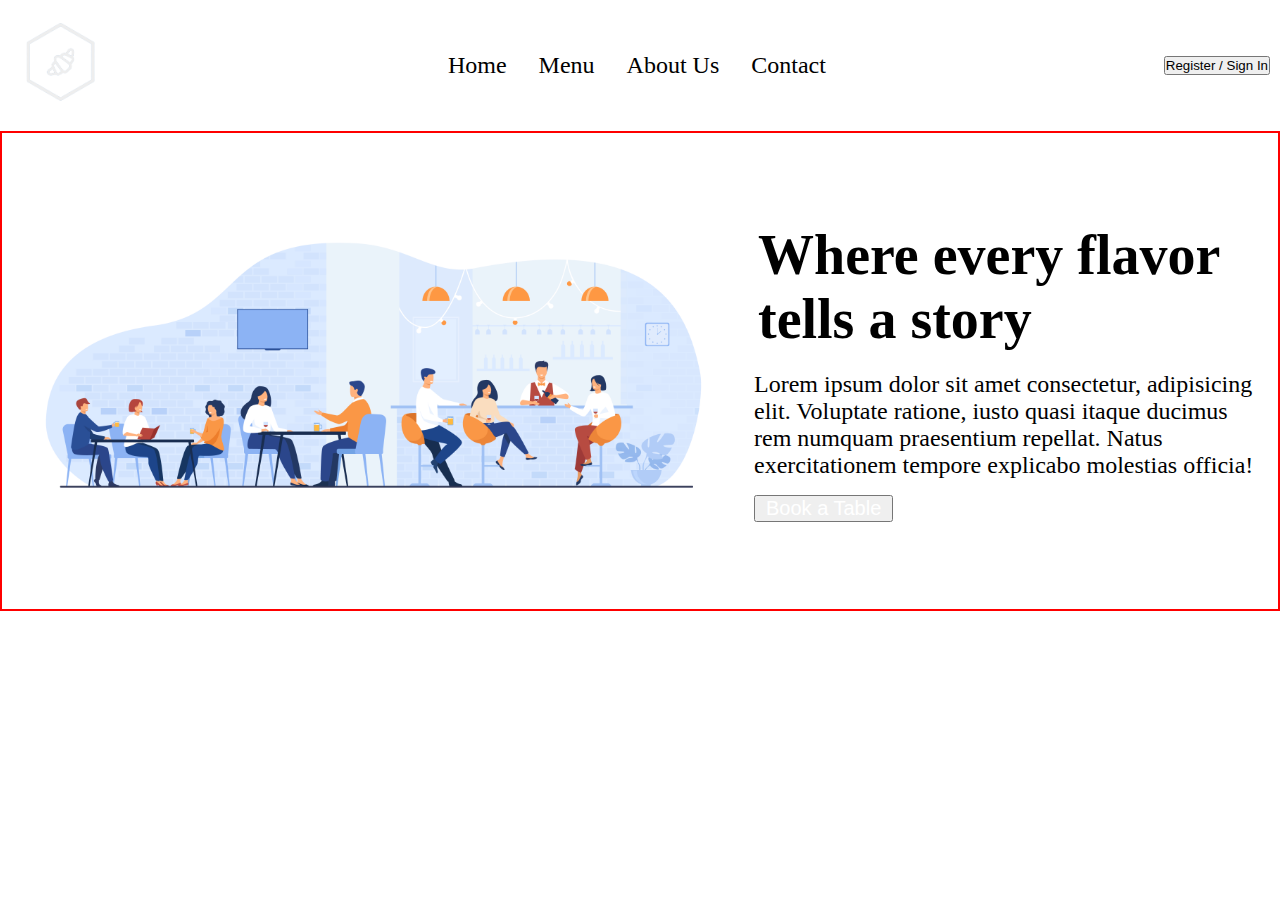
==== index.html @ 4052c683 "sign up done" ====
<!DOCTYPE html>
<html lang="en">

<head>
  <meta charset="UTF-8" />
  <meta http-equiv="X-UA-Compatible" content="IE=edge" />
  <meta name="viewport" content="width=device-width, initial-scale=1.0" />
  <link rel="stylesheet" href="style.css" />
  <title>DOM's Kitchen</title>
</head>

<body>
  <nav>
    <div class="logo"><img src="./images/logo.png" alt="" /></div>
    <div class="menu">
      <span>Home</span>
      <span>Menu</span>
      <span>About Us</span>
      <span>Contact</span>
    </div>
    <div class="btn"><button>Register / Sign In</button></div>
  </nav>
  <main>
    <section class="home">
      <div class="img">
        <img src="./images/8505.jpg" alt="" srcset="" />
      </div>
      <div class="content">
        <h2>Where every flavor tells a story</h2>
        <p>
          Lorem ipsum dolor sit amet consectetur, adipisicing elit. Voluptate
          ratione, iusto quasi itaque ducimus rem numquam praesentium
          repellat. Natus exercitationem tempore explicabo molestias officia!
        </p>
        <button><a href=""> Book a Table </a></button>
      </div>
    </section>
  </main>
</body>

</html>
---- style.css ----
* {
  margin: 0;
  padding: 0;
  box-sizing: border-box;
}

.logo img {
  width: 100px;
}

nav {
  display: flex;
  justify-content: space-between;
  align-items: center;
  /* background: black;
  color: white; */
  padding: 10px;
  cursor: pointer;
  position: sticky;
}

.menu {
  display: flex;
  align-items: center;
  gap: 2rem;
  font-size: 1.5rem;
}

.home {
  border: 2px solid red;
  display: flex;
  align-items: center;
  justify-content: center;
  gap: 2rem;
  padding: 1rem;
}

.img img {
  width: 55vw;
}

.content {
  display: flex;
  flex-direction: column;
  justify-content: center;
  align-items: start;
  gap: 1rem;
}

.content h2 {
  padding: 4px;
  font-size: 3.5rem;
}

.content p {
  font-size: 1.5rem;
}

.content button a {
  text-decoration: none;
  color: white;
  font-size: 1.25rem;
  font-family: "Montserrat", sans-serif;
  background: var(--sky-blue);
  padding: 10px;
  border-radius: 15px;
  width: fit-content;
}
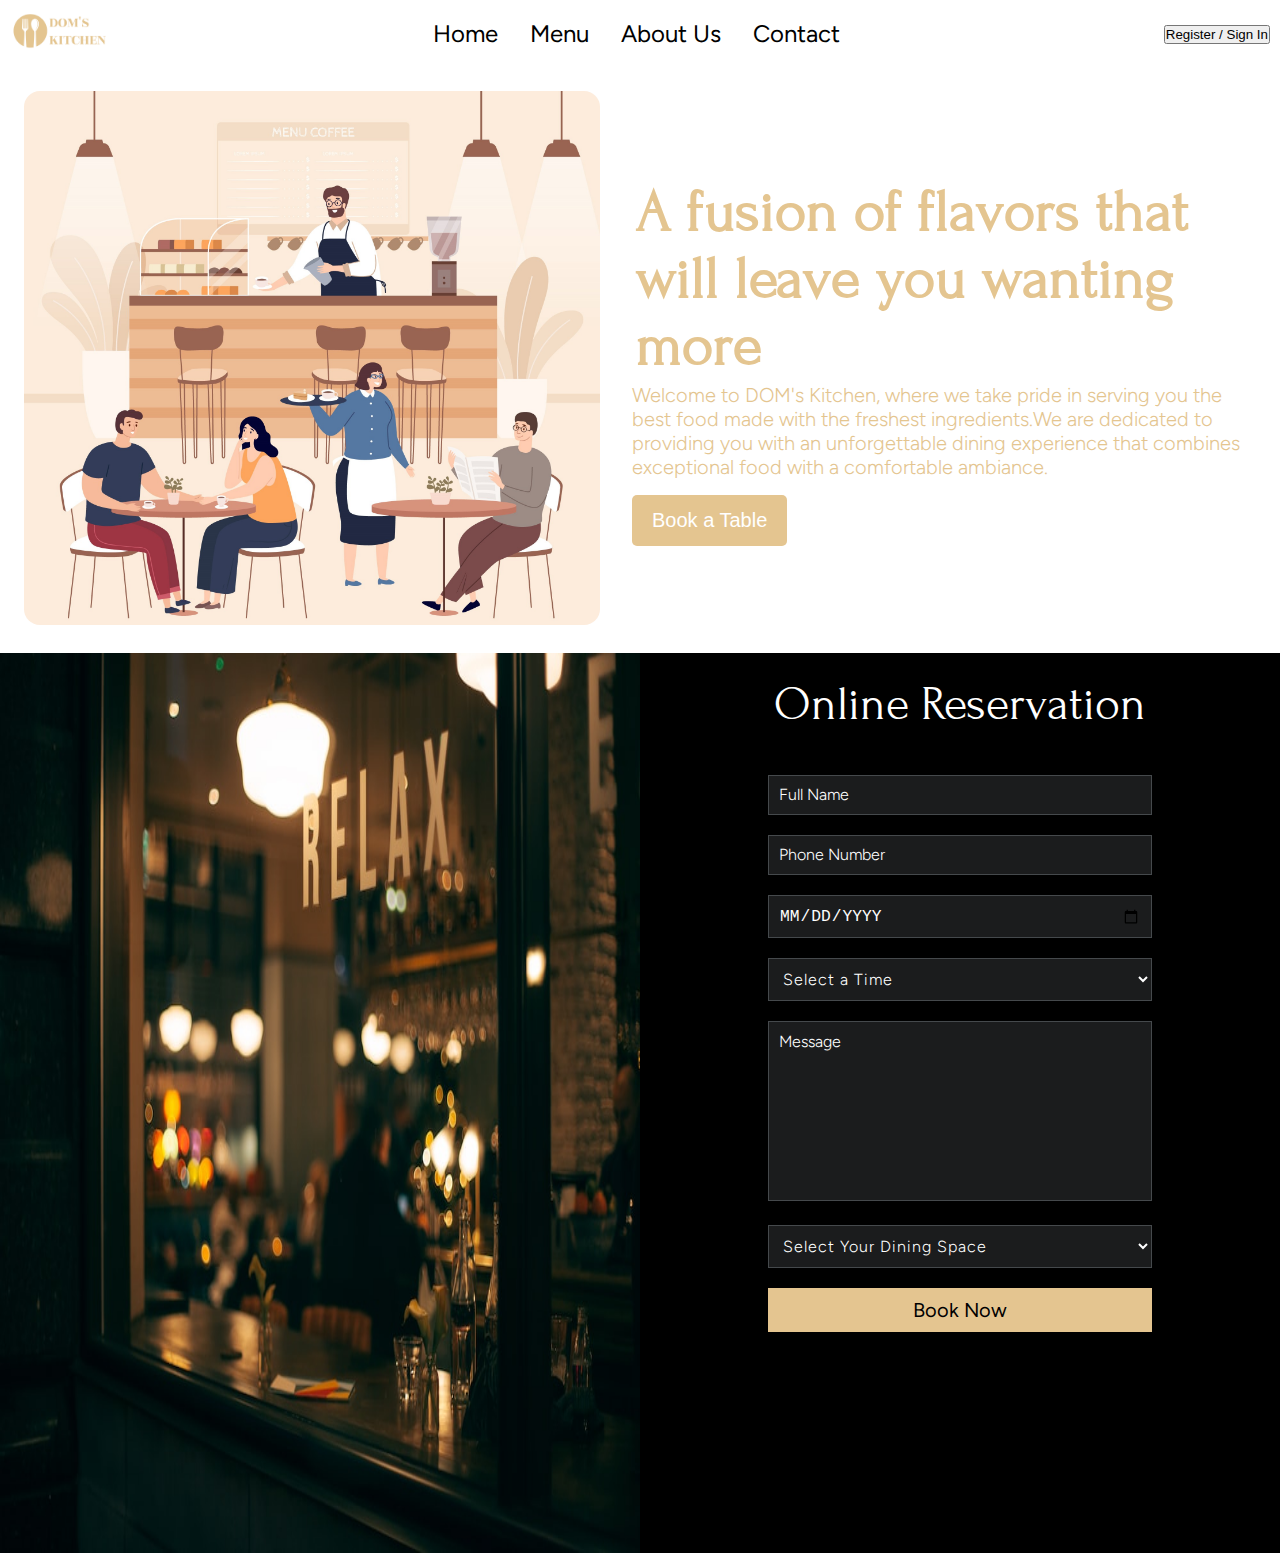
==== commit 1defe152: "Homepage done" ====
--- a/index.html
+++ b/index.html
@@ -1,41 +1,127 @@
 <!DOCTYPE html>
 <html lang="en">
+  <head>
+    <meta charset="UTF-8" />
+    <meta http-equiv="X-UA-Compatible" content="IE=edge" />
+    <meta name="viewport" content="width=device-width, initial-scale=1.0" />
+    <link rel="stylesheet" href="style.css" />
+    <title>DOM's Kitchen</title>
+  </head>
 
-<head>
-  <meta charset="UTF-8" />
-  <meta http-equiv="X-UA-Compatible" content="IE=edge" />
-  <meta name="viewport" content="width=device-width, initial-scale=1.0" />
-  <link rel="stylesheet" href="style.css" />
-  <title>DOM's Kitchen</title>
-</head>
+  <body>
+    <nav>
+      <div class="logo"><img src="./images/newlogo.png" alt="" /></div>
+      <div class="menu">
+        <span>Home</span>
+        <span>Menu</span>
+        <span>About Us</span>
+        <span>Contact</span>
+      </div>
+      <div class="btn"><button>Register / Sign In</button></div>
+    </nav>
+    <main>
+      <section class="home" id="home">
+        <div class="img">
+          <img src="./images/2659587.jpg" alt="" srcset="" />
+        </div>
+        <div class="content">
+          <div>
+            <h2>A fusion of flavors that will leave you wanting more</h2>
+            <p>
+              Welcome to DOM's Kitchen, where we take pride in serving you the
+              best food made with the freshest ingredients.We are dedicated to
+              providing you with an unforgettable dining experience that
+              combines exceptional food with a comfortable ambiance.
+            </p>
+          </div>
+          <button><a href=""> Book a Table </a></button>
+        </div>
+      </section>
 
-<body>
-  <nav>
-    <div class="logo"><img src="./images/logo.png" alt="" /></div>
-    <div class="menu">
-      <span>Home</span>
-      <span>Menu</span>
-      <span>About Us</span>
-      <span>Contact</span>
-    </div>
-    <div class="btn"><button>Register / Sign In</button></div>
-  </nav>
-  <main>
-    <section class="home">
-      <div class="img">
-        <img src="./images/8505.jpg" alt="" srcset="" />
-      </div>
-      <div class="content">
-        <h2>Where every flavor tells a story</h2>
-        <p>
-          Lorem ipsum dolor sit amet consectetur, adipisicing elit. Voluptate
-          ratione, iusto quasi itaque ducimus rem numquam praesentium
-          repellat. Natus exercitationem tempore explicabo molestias officia!
-        </p>
-        <button><a href=""> Book a Table </a></button>
-      </div>
-    </section>
-  </main>
-</body>
+      <section class="booking" id="booking">
+        <div class="bookingImg"><img src="images/restaurant.jpg" alt="" /></div>
+        <div class="bookingForm">
+          <form action="" class="bookingForm">
+            <div class="title">Online Reservation</div>
 
-</html>+            <div class="name input">
+              <input
+                type="text"
+                name="bookingname"
+                id="bookingname"
+                placeholder="Full Name"
+                required
+              />
+            </div>
+
+            <div class="phone input">
+              <input
+                type="number"
+                name="bookingphone"
+                id="bookingphone"
+                placeholder="Phone Number"
+                required
+              />
+            </div>
+
+            <div class="date input">
+              <input
+                type="date"
+                name="bookingdate"
+                id="bookingdate"
+                placeholder="Date"
+                required
+              />
+            </div>
+
+            <div class="time input">
+              <select name="bookingtime" id="bookingtime" required>
+                <option value="none" selected disabled hidden>
+                  Select a Time
+                </option>
+                <option value="08">08 : 00 AM</option>
+                <option value="09">09 : 00 AM</option>
+                <option value="10">10 : 00 AM</option>
+                <option value="11">11 : 00 AM</option>
+                <option value="12">12 : 00 PM</option>
+                <option value="13">01 : 00 PM</option>
+                <option value="14">02 : 00 PM</option>
+                <option value="15">03 : 00 PM</option>
+                <option value="16">04 : 00 PM</option>
+                <option value="17">05 : 00 PM</option>
+                <option value="18">06 : 00 PM</option>
+                <option value="19">07 : 00 PM</option>
+                <option value="20">08 : 00 PM</option>
+                <option value="21">09 : 00 PM</option>
+                <option value="22">10 : 00 PM</option>
+              </select>
+            </div>
+
+            <div class="message input">
+              <textarea
+                name="bookingmessage"
+                id="bookingmessage"
+                placeholder="Message"
+              ></textarea>
+            </div>
+
+            <div class="people input">
+              <select name="bookingtime" id="bookingtime" required>
+                <option value="none" selected disabled hidden>
+                  Select Your Dining Space
+                </option>
+                <option value="2">2 People</option>
+                <option value="4">4 People</option>
+                <option value="6">6 People</option>
+                <option value="8">8 People</option>
+                <option value="10">10 People</option>
+              </select>
+            </div>
+
+            <div class="bookbtn"><button type="submit">Book Now</button></div>
+          </form>
+        </div>
+      </section>
+    </main>
+  </body>
+</html>
--- a/style.css
+++ b/style.css
@@ -1,9 +1,22 @@
+@import url("https://fonts.googleapis.com/css2?family=Figtree:wght@300;400;600&family=Forum&family=Lato:wght@300;400&family=Montserrat:wght@200;300;400&display=swap");
+
+:root {
+  --darkGrey: #45494c;
+  --red: #c21010;
+  --light-yellow: #e4c590;
+  --light-orange: #eeb77f;
+}
+
 * {
   margin: 0;
   padding: 0;
   box-sizing: border-box;
 }
 
+body {
+  font-family: "Figtree", sans-serif;
+}
+
 .logo img {
   width: 100px;
 }
@@ -27,16 +40,16 @@
 }
 
 .home {
-  border: 2px solid red;
   display: flex;
   align-items: center;
   justify-content: center;
   gap: 2rem;
-  padding: 1rem;
+  padding: 1.5em;
 }
 
 .img img {
-  width: 55vw;
+  width: 45vw;
+  border-radius: 1em;
 }
 
 .content {
@@ -45,24 +58,160 @@
   justify-content: center;
   align-items: start;
   gap: 1rem;
+  color: var(--light-yellow);
 }
 
 .content h2 {
   padding: 4px;
-  font-size: 3.5rem;
+  font-size: 3.75rem;
+  font-weight: 600;
+  /* color: black; */
+  font-family: "Forum", cursive;
 }
 
 .content p {
-  font-size: 1.5rem;
+  font-size: 1.25rem;
+  font-weight: 300;
+}
+
+.content button {
+  border: none;
+  font-size: 1.25em;
+  padding: 0.7em 1em;
+  border-radius: 5px;
+  background-color: var(--light-yellow);
+}
+
+.content button:hover {
+  transition: 0.3s;
+  transform: scale(1.05);
 }
 
 .content button a {
   text-decoration: none;
   color: white;
-  font-size: 1.25rem;
-  font-family: "Montserrat", sans-serif;
-  background: var(--sky-blue);
-  padding: 10px;
-  border-radius: 15px;
-  width: fit-content;
-}
+}
+
+/* BOOKING SECTION */
+
+.booking {
+  display: flex;
+  justify-content: space-between;
+  overflow: hidden;
+}
+
+.bookingImg {
+  height: 100vh;
+  width: 50vw;
+}
+
+.bookingImg img {
+  height: 100vh;
+  width: 50vw;
+}
+
+.bookingForm {
+  height: 100vh;
+  width: 50vw;
+  display: flex;
+  flex-direction: column;
+  align-items: center;
+  background: black;
+  color: white;
+  gap: 1.25em;
+}
+
+.bookingForm div {
+  /* border: 2px solid red; */
+  padding: 0 2em;
+}
+
+.booking .title {
+  font-size: 3em;
+  font-family: "Forum", cursive;
+  font-weight: 500;
+  padding: 0.5em;
+}
+
+.input input {
+  border: none;
+  outline: none;
+  background-color: #1b1c1d;
+  color: white;
+  border: 1px solid var(--darkGrey);
+  padding: 10px;
+  width: 30vw;
+  font-size: 1em;
+}
+
+input[type="date"] {
+  text-transform: uppercase;
+  font-size: 1.25em;
+  cursor: pointer;
+}
+
+.input input::placeholder {
+  color: white;
+  font-family: "Figtree", sans-serif;
+  font-weight: 100;
+}
+
+.input input:focus {
+  border: 1px solid var(--light-yellow);
+}
+
+textarea {
+  border: none;
+  outline: none;
+  width: 30vw;
+  height: 20vh;
+  background-color: #1b1c1d;
+  color: white;
+  border: 1px solid var(--darkGrey);
+  padding: 10px;
+  font-size: 1em;
+  resize: none;
+}
+
+textarea::placeholder {
+  color: white;
+  font-family: "Figtree", sans-serif;
+  font-weight: 100;
+}
+
+.input select {
+  border: none;
+  outline: none;
+  background-color: #1b1c1d;
+  color: white;
+  border: 1px solid var(--darkGrey);
+  padding: 10px;
+  width: 30vw;
+  font-size: 1em;
+  font-family: "Figtree", sans-serif;
+  font-weight: 100;
+  letter-spacing: 1px;
+  overflow: scroll;
+  cursor: pointer;
+}
+
+.input select option {
+  font-size: 1em;
+  font-family: "Figtree", sans-serif;
+  font-weight: 100;
+  cursor: pointer;
+}
+
+.bookbtn button {
+  border: none;
+  font-size: 1.25em;
+  padding: 0.5em;
+  width: 30vw;
+  cursor: pointer;
+  font-family: "Figtree", sans-serif;
+  background-color: var(--light-yellow);
+}
+
+.people div:nth-child(2) {
+  display: flex;
+}
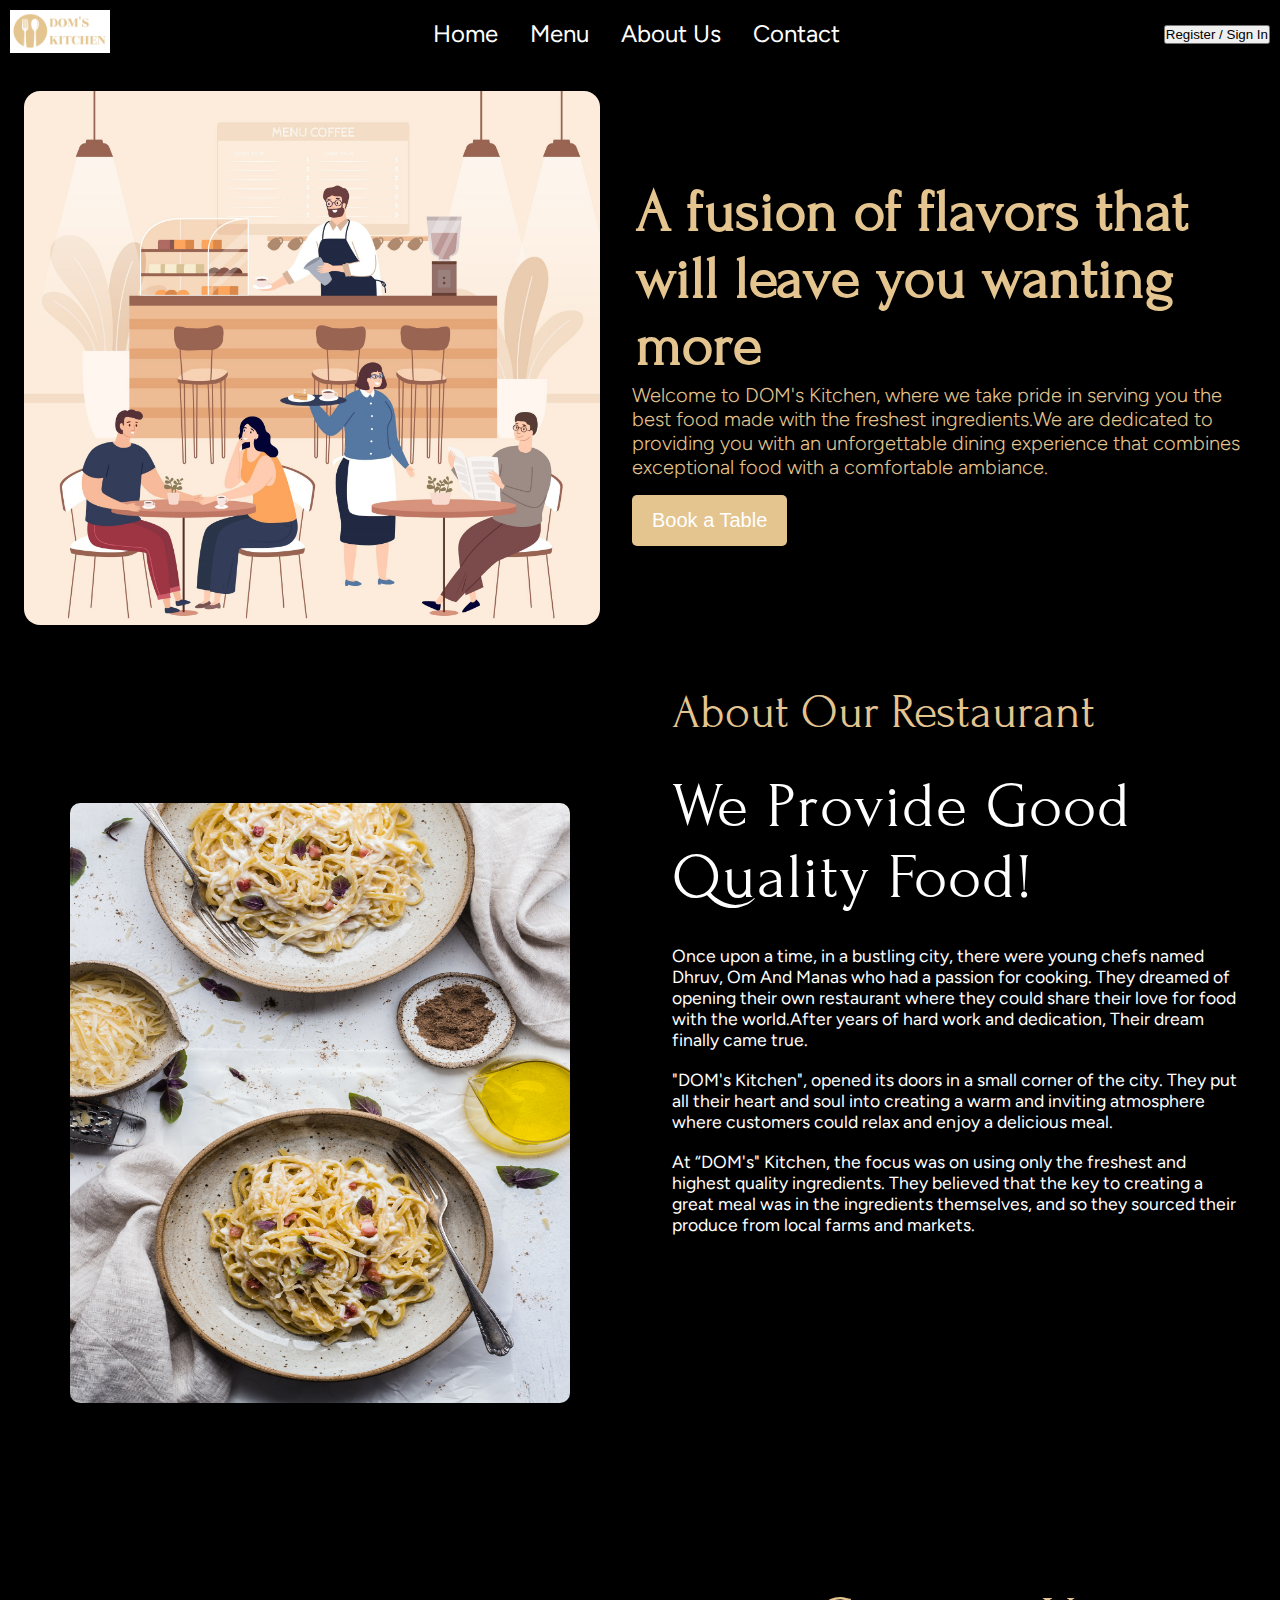
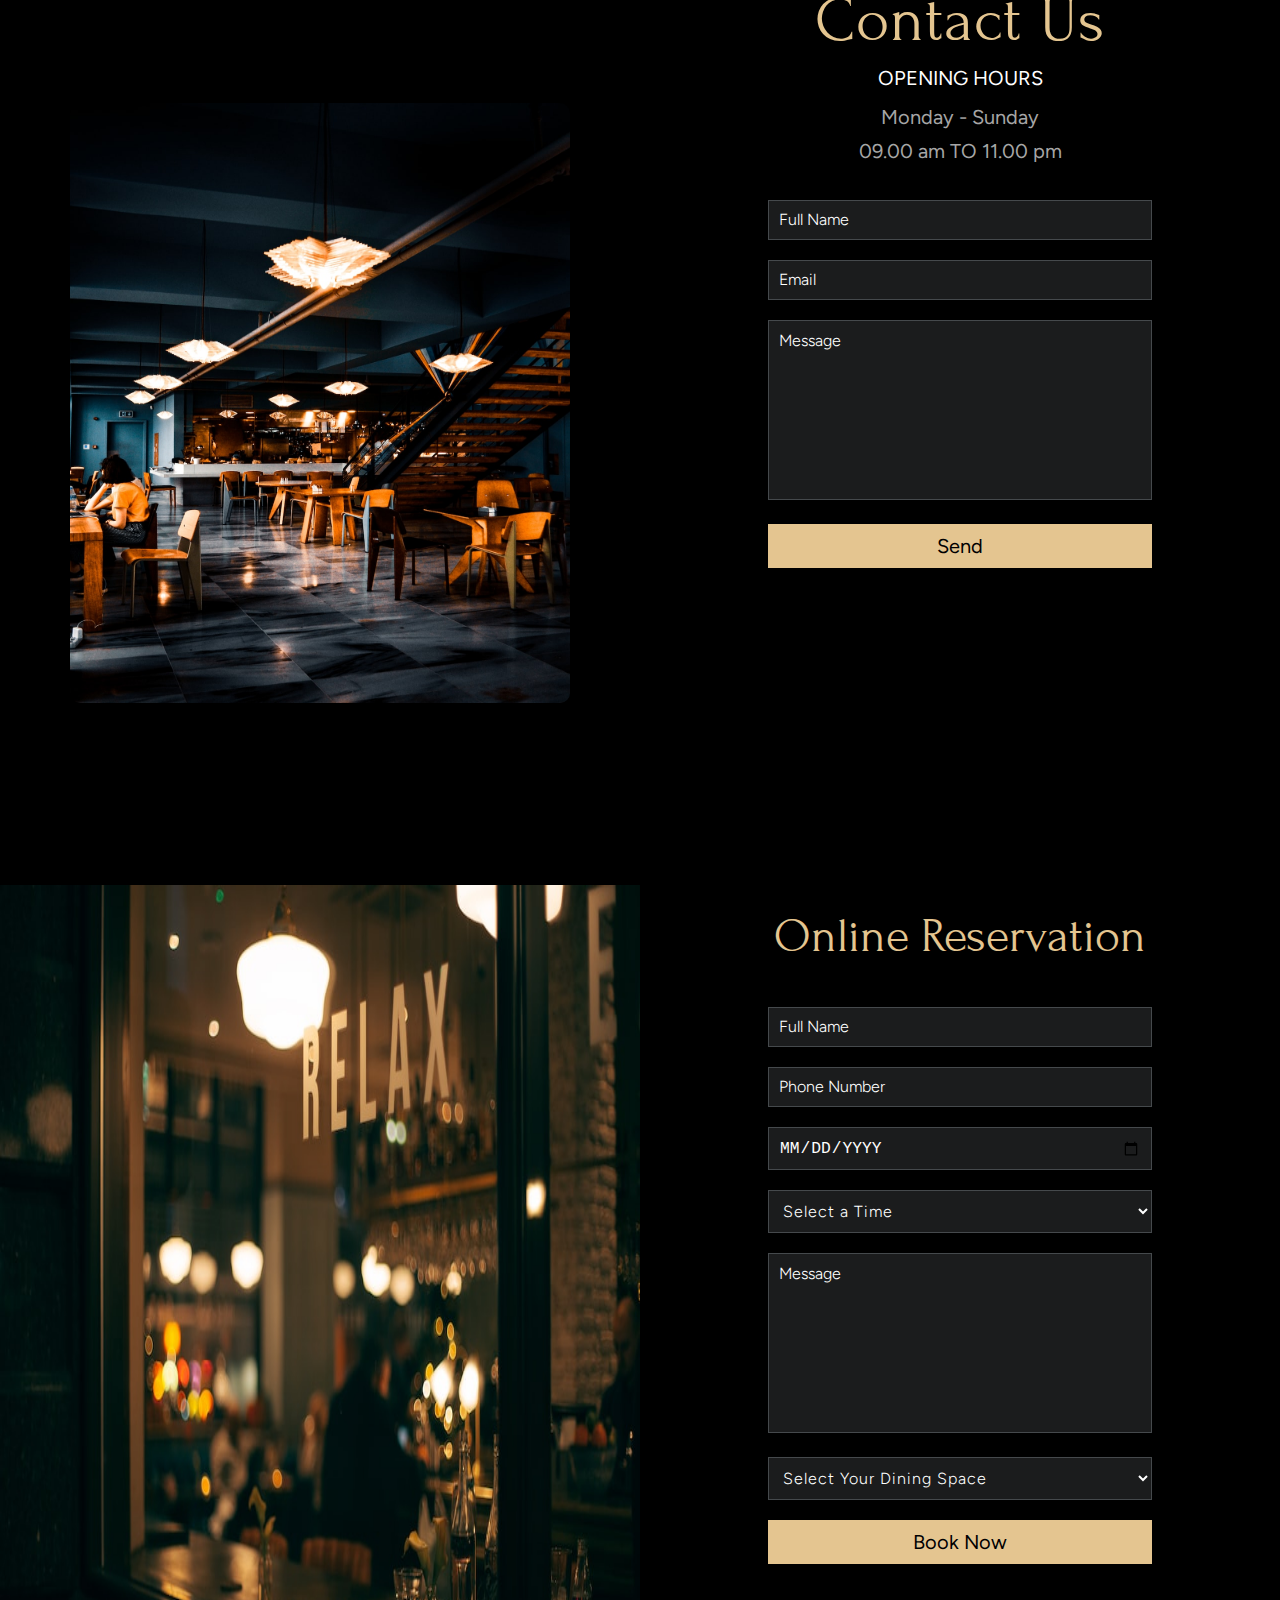
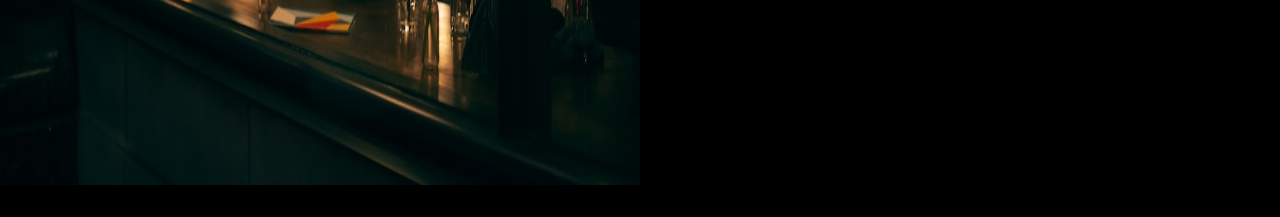
==== commit 24330115: "Homepage done" ====
--- a/index.html
+++ b/index.html
@@ -35,6 +35,79 @@
             </p>
           </div>
           <button><a href=""> Book a Table </a></button>
+        </div>
+      </section>
+
+      <section class="aboutUs" id="aboutUs">
+        <div class="aboutImg"><img src="images/food1.jpg" alt="food" /></div>
+        <div class="about_details">
+          <span> About Our Restaurant</span>
+          <h2>We Provide Good Quality Food!</h2>
+          <div>
+            <p>
+              Once upon a time, in a bustling city, there were young chefs named
+              Dhruv, Om And Manas who had a passion for cooking. They dreamed of
+              opening their own restaurant where they could share their love for
+              food with the world.After years of hard work and dedication, Their
+              dream finally came true.
+            </p>
+            <br />
+            <p>
+              "DOM's Kitchen", opened its doors in a small corner of the city.
+              They put all their heart and soul into creating a warm and
+              inviting atmosphere where customers could relax and enjoy a
+              delicious meal.
+            </p>
+            <br />
+            <p>
+              At “DOM's" Kitchen, the focus was on using only the freshest and
+              highest quality ingredients. They believed that the key to
+              creating a great meal was in the ingredients themselves, and so
+              they sourced their produce from local farms and markets.
+            </p>
+          </div>
+        </div>
+      </section>
+
+      <section class="contactUs" id="contactUs">
+        <div class="contactImg">
+          <img src="images/restaurant2.jpg" alt="food" />
+        </div>
+        <div class="contact_details">
+          <div class="contactContent">
+            <div class="contactTitle">Contact Us</div>
+            <div>
+              <h3>OPENING HOURS</h3>
+              <p>Monday - Sunday</p>
+              <p>09.00 am TO 11.00 pm</p>
+            </div>
+          </div>
+
+          <form class="contactForm">
+            <div class="form-group">
+              <input
+                type="text"
+                name="Full Name"
+                placeholder="Full Name"
+                required
+              />
+            </div>
+
+            <div class="form-group">
+              <input type="text" name="Email" placeholder="Email" required />
+            </div>
+
+            <div class="form-group">
+              <textarea
+                id="Message"
+                name="Message"
+                placeholder="Message"
+                required
+              ></textarea>
+            </div>
+
+            <button type="submit" class="contactBtn">Send</button>
+          </form>
         </div>
       </section>
 
--- a/style.css
+++ b/style.css
@@ -15,6 +15,8 @@
 
 body {
   font-family: "Figtree", sans-serif;
+  background-color: black;
+  overflow-x: hidden !important;
 }
 
 .logo img {
@@ -25,8 +27,8 @@
   display: flex;
   justify-content: space-between;
   align-items: center;
-  /* background: black;
-  color: white; */
+  /* background: black; */
+  color: white;
   padding: 10px;
   cursor: pointer;
   position: sticky;
@@ -45,6 +47,7 @@
   justify-content: center;
   gap: 2rem;
   padding: 1.5em;
+  background: black;
 }
 
 .img img {
@@ -92,12 +95,169 @@
   color: white;
 }
 
-/* BOOKING SECTION */
+/* -------------------------ABOUT US------------------------------------ */
+
+.aboutUs {
+  height: 100vh;
+  width: 100vw;
+  display: flex;
+  /* flex-direction: row-reverse; */
+  align-items: center;
+  justify-content: center;
+  overflow: hidden;
+  background-color: black;
+  padding: 1em 0;
+}
+
+.aboutImg {
+  width: 50vw;
+  height: 100vh;
+  display: flex;
+  align-items: center;
+  justify-content: center;
+}
+
+.aboutUs img {
+  height: 600px;
+  width: 500px;
+  border-radius: 10px;
+}
+
+.about_details {
+  width: 50vw;
+  display: flex;
+  flex-direction: column;
+  padding: 2em;
+  height: 100vh;
+  gap: 2em;
+}
+
+.about_details span {
+  font-family: "Forum", cursive;
+  color: var(--light-yellow);
+  font-size: 3em;
+}
+
+.about_details h2 {
+  font-family: "Forum", cursive;
+  font-weight: 100;
+  font-size: 4em;
+  color: white;
+  letter-spacing: 1px;
+}
+
+.about_details p {
+  color: white;
+  font-size: 1.1em;
+}
+
+/*  ----------------------------------CONTACT US---------------------------------- */
+
+.contactUs {
+  height: 100vh;
+  width: 100vw;
+  display: flex;
+  /* flex-direction: row-reverse; */
+  align-items: center;
+  justify-content: center;
+  overflow: hidden;
+  background-color: black;
+  padding: 1em 0;
+}
+
+.contactImg {
+  width: 50vw;
+  height: 100vh;
+  display: flex;
+  align-items: center;
+  justify-content: center;
+}
+
+.contactUs img {
+  height: 600px;
+  width: 500px;
+  border-radius: 10px;
+}
+
+.contact_details {
+  width: 50vw;
+  display: flex;
+  flex-direction: column;
+  align-items: center;
+  padding: 2em;
+  height: 100vh;
+  gap: 2em;
+  color: white;
+}
+
+.contactTitle {
+  font-family: "Forum", cursive;
+  font-weight: 100;
+  font-size: 4em;
+  color: var(--light-yellow);
+  letter-spacing: 1px;
+}
+
+.contact_details h3 {
+  padding: 0.5em;
+  font-weight: 400;
+  font-size: 1.25em;
+  text-align: center;
+}
+
+.contact_details p {
+  padding: 0.25em 0.5em;
+  font-size: 1.25em;
+  color: #a6a6a6;
+  text-align: center;
+}
+
+.contactForm {
+  display: flex;
+  flex-direction: column;
+  align-items: center;
+  color: white;
+  gap: 1.25em;
+}
+
+.form-group input {
+  border: none;
+  outline: none;
+  background-color: #1b1c1d;
+  color: white;
+  border: 1px solid var(--darkGrey);
+  padding: 10px;
+  width: 30vw;
+  font-size: 1em;
+}
+
+.form-group input::placeholder {
+  color: white;
+  font-family: "Figtree", sans-serif;
+  font-weight: 100;
+}
+
+.form-group input:focus {
+  border: 1px solid var(--light-yellow);
+}
+
+.contactBtn {
+  border: none;
+  font-size: 1.25em;
+  padding: 0.5em;
+  width: 30vw;
+  cursor: pointer;
+  font-family: "Figtree", sans-serif;
+  background-color: var(--light-yellow);
+}
+
+/* -----------------------BOOKING SECTION ------------------------*/
 
 .booking {
   display: flex;
   justify-content: space-between;
-  overflow: hidden;
+  padding: 2em 0;
+  /* overflow: hidden; */
 }
 
 .bookingImg {
@@ -131,6 +291,7 @@
   font-family: "Forum", cursive;
   font-weight: 500;
   padding: 0.5em;
+  color: var(--light-yellow);
 }
 
 .input input {
@@ -200,6 +361,7 @@
   font-family: "Figtree", sans-serif;
   font-weight: 100;
   cursor: pointer;
+  overflow: scroll;
 }
 
 .bookbtn button {
@@ -212,6 +374,183 @@
   background-color: var(--light-yellow);
 }
 
-.people div:nth-child(2) {
-  display: flex;
-}
+/*  ----------------------------------MEDIA QUERIES---------------------------------- */
+
+@media (max-width: 320px) {
+}
+
+@media (max-width: 375px) {
+  .booking .title {
+    font-size: 2em !important;
+    padding: 0.5em 0.5em 0 0.5em;
+  }
+  .content h2 {
+    font-size: 3rem;
+    font-weight: 600;
+  }
+
+  .content p {
+    font-size: 1.15rem;
+  }
+
+  .home {
+    padding: 0.75em;
+  }
+}
+@media (max-width: 425px) {
+  .bookingForm {
+    width: 100vw;
+  }
+
+  .input input {
+    padding: 10px;
+    width: 80vw;
+    font-size: 1em;
+  }
+
+  textarea {
+    width: 80vw;
+    height: 20vh;
+    font-size: 1em;
+  }
+
+  .input select {
+    width: 80vw;
+    font-size: 1em;
+  }
+
+  .booking .title {
+    font-size: 2.5em;
+    padding: 0.5em 0.5em 0 0.5em;
+  }
+  .bookbtn button {
+    font-size: 1em;
+    padding: 0.5em 0.25em;
+    width: 80vw;
+  }
+}
+
+@media (max-width: 768px) {
+  nav {
+    display: none;
+  }
+
+  .bookingImg {
+    display: none;
+  }
+
+  img {
+    display: none;
+  }
+}
+
+/* ------------------------ */
+
+/* -------------------------------------------- */
+
+.container2 {
+  display: flex;
+  align-items: center;
+  justify-content: center;
+  margin: 4rem 18rem;
+  padding: 25px 47px;
+  border-radius: 20px;
+  height: 600px;
+  width: 800px;
+}
+
+.container2 img {
+  height: 100%;
+  width: auto;
+  border-radius: 20px;
+}
+
+.about_details2 {
+  margin: 0px 30px;
+}
+
+.about_details2 span {
+  color: navy;
+  font-size: 20px;
+}
+
+.about_details2 h2 {
+  font-family: "Georgia";
+  font-weight: 100;
+  font-size: 26px;
+  letter-spacing: 1px;
+  margin-bottom: 20px;
+}
+
+.about_details2 h3 {
+  font-size: 20px;
+}
+
+.about_details2 p {
+  font-family: "Georgia";
+  color: gray;
+  font-size: 15px;
+}
+
+.contact span {
+  color: navy;
+  font-size: 20px;
+}
+
+/* form {
+  align-items: center;
+  justify-content: center;
+  width: 300px;
+  margin: 50px auto;
+  background-color: transparent;
+  padding: 0px;
+  margin-right: 30px;
+} */
+
+/* .form-group {
+  margin-bottom: 5px;
+} */
+
+label {
+  display: block;
+  font-size: 16px;
+  margin-bottom: 5px;
+  color: black;
+}
+
+/* input[type="text"],
+input[type="password"],
+textarea {
+  width: 100%;
+  padding: 10px;
+  border: none;
+  border-bottom: 2px solid #ddd;
+  font-size: 18px;
+  color: black;
+  transition: border-bottom-color 0.3s;
+}
+
+input[type="text"]:focus,
+input[type="password"]:focus,
+textarea:focus {
+  outline: none;
+  border-bottom-color: navy;
+}
+
+button[type="submit"] {
+  display: block;
+  width: 50%;
+  padding: 10px;
+  background-color: navy;
+  border: none;
+  border-radius: 50px;
+  font-size: 18px;
+  color: #fff;
+  cursor: pointer;
+  left: 50%;
+  transition: background-color 0.3s;
+}
+
+button[type="submit"]:hover {
+  background-color: green;
+} */
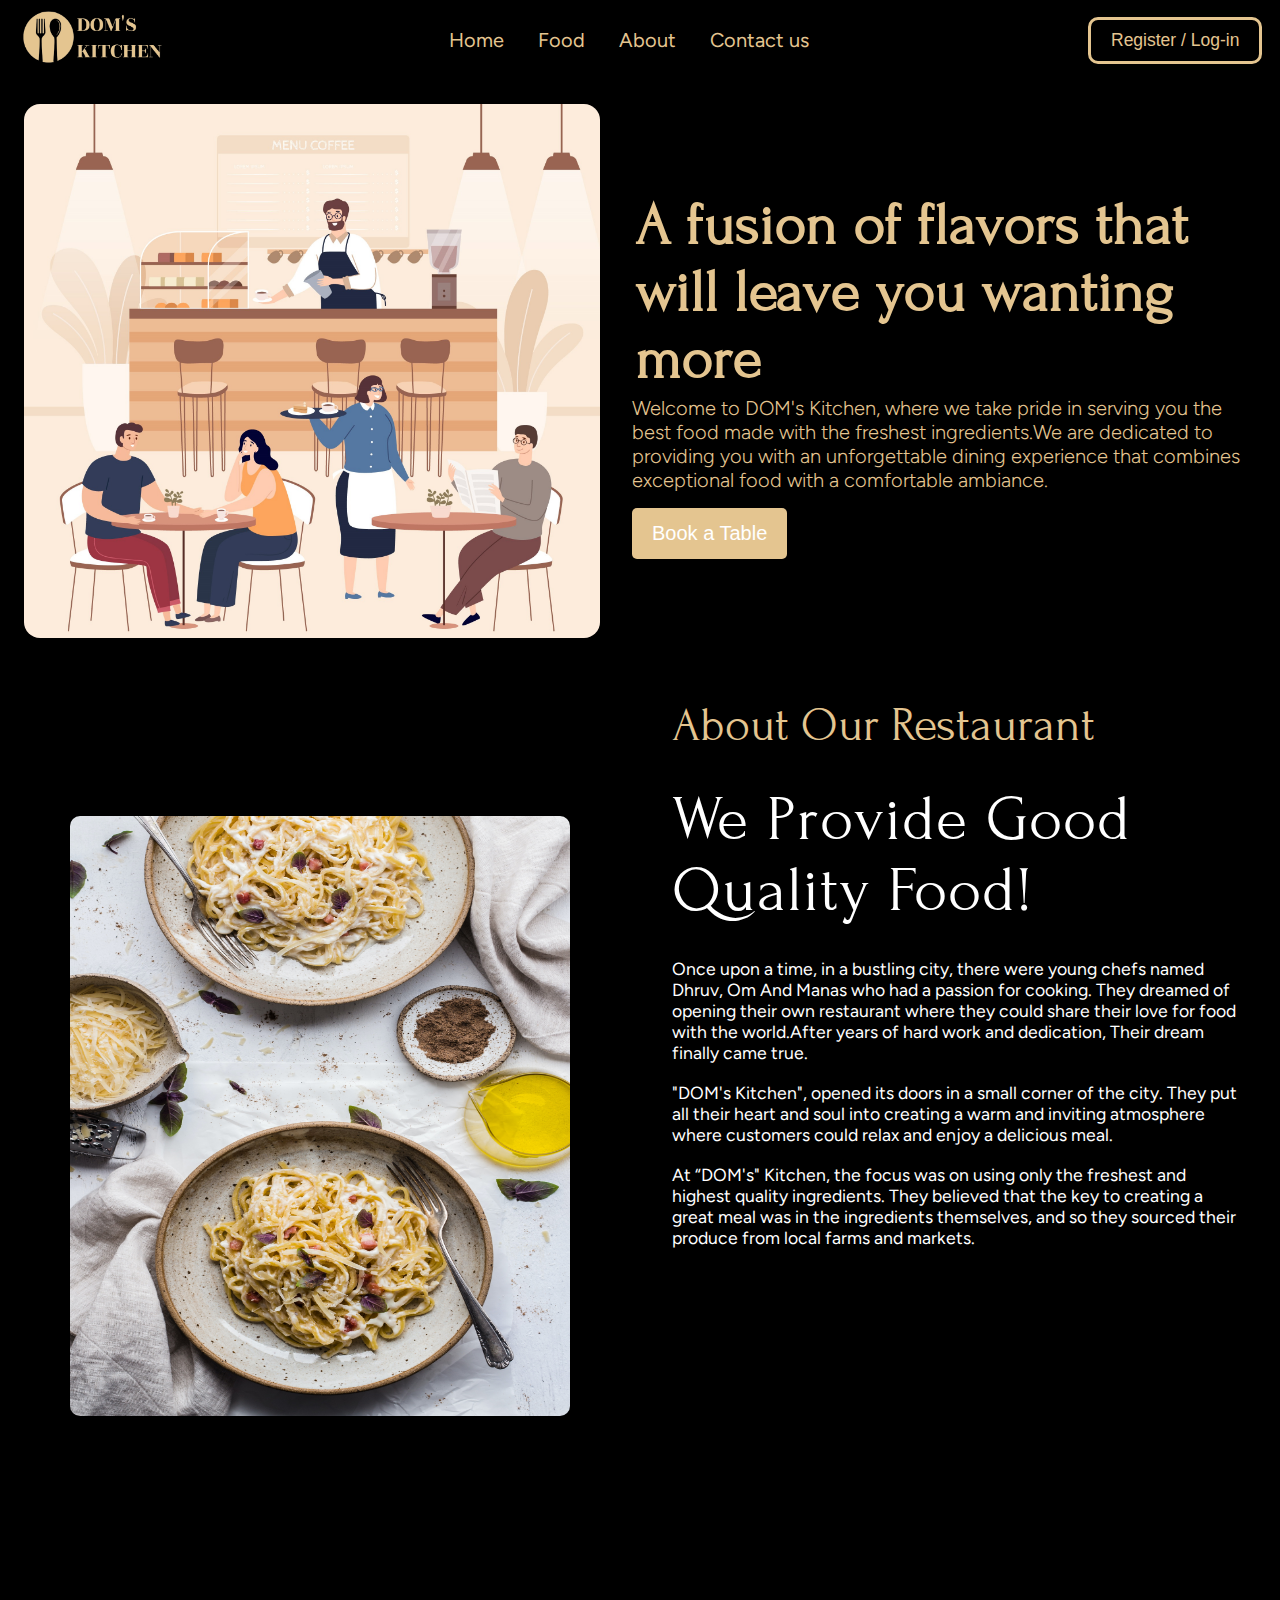
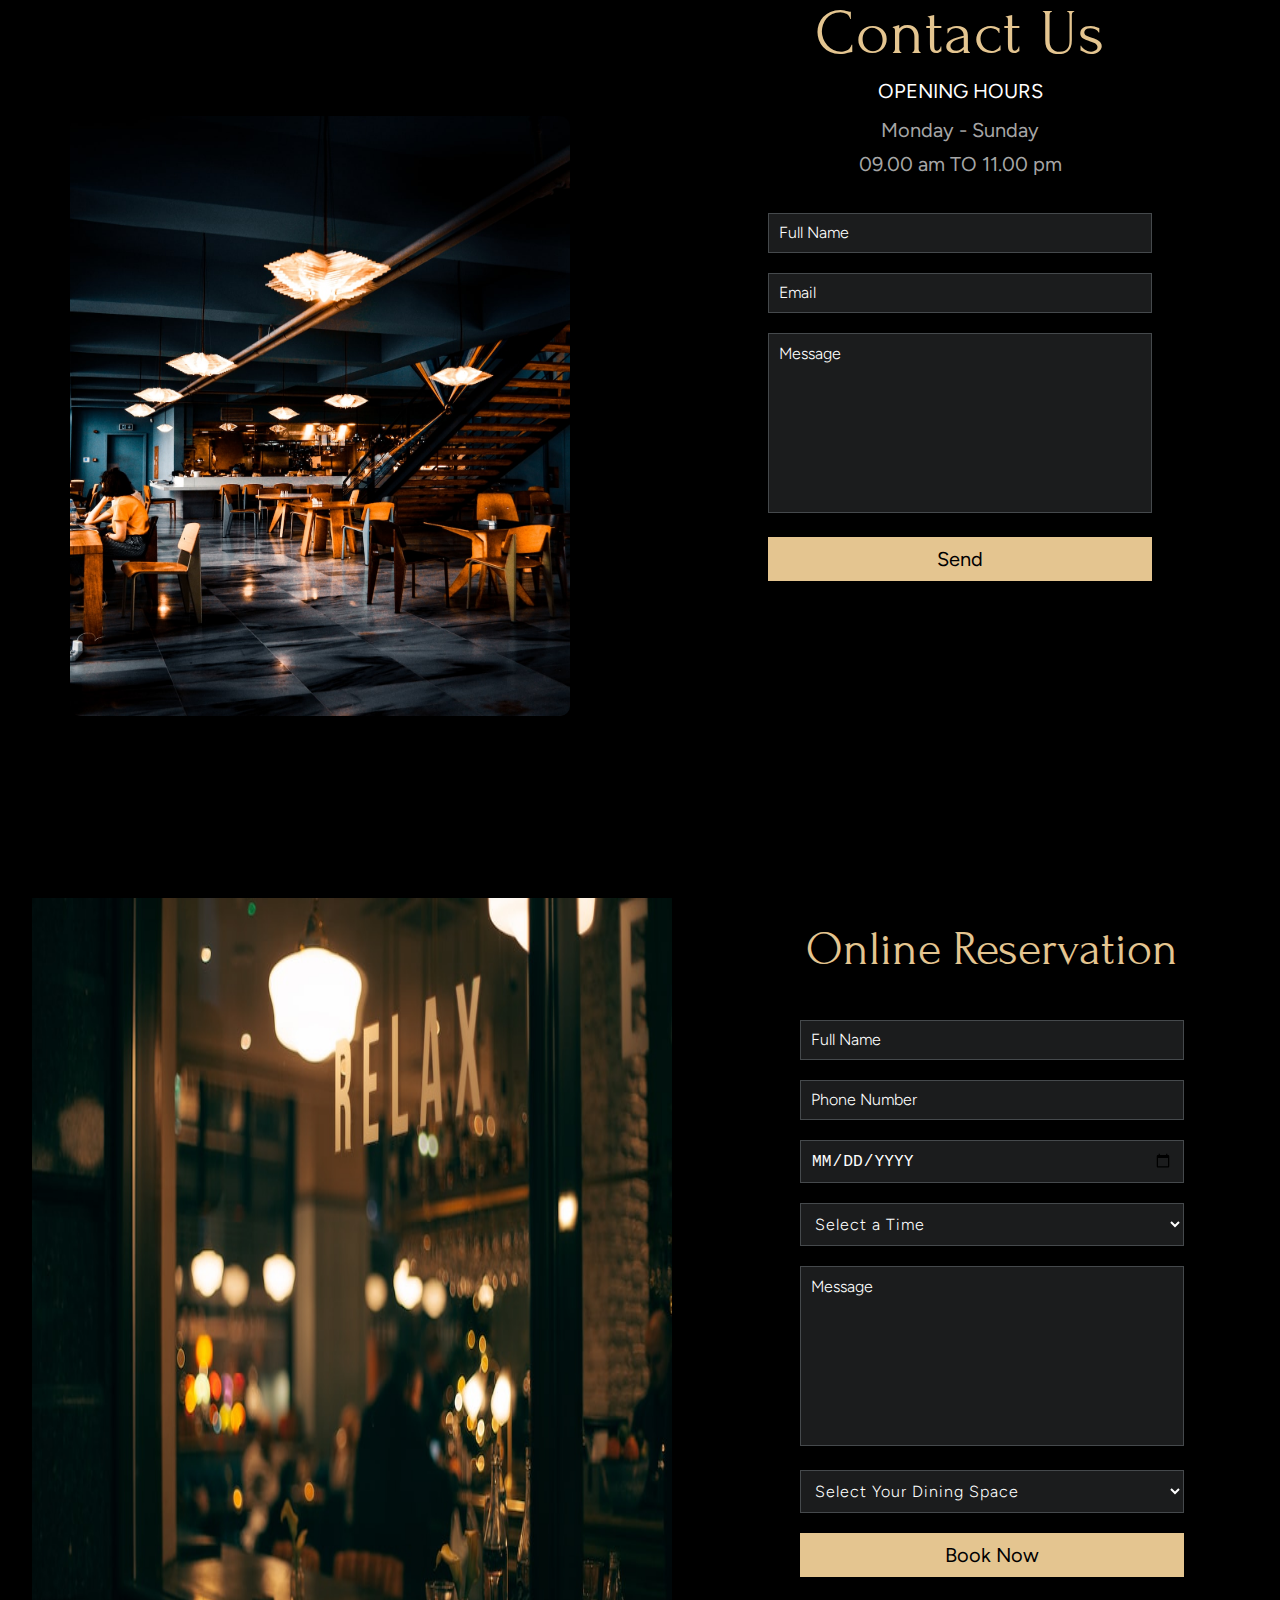
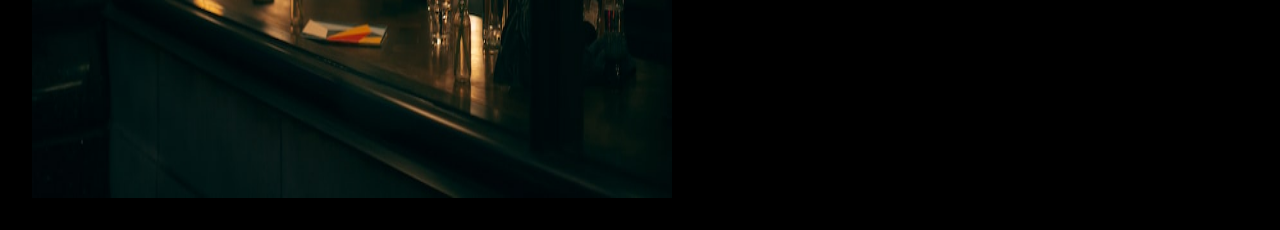
==== commit 2b94ed5c: "Navbar done" ====
--- a/index.html
+++ b/index.html
@@ -10,14 +10,20 @@
 
   <body>
     <nav>
-      <div class="logo"><img src="./images/newlogo.png" alt="" /></div>
-      <div class="menu">
-        <span>Home</span>
-        <span>Menu</span>
-        <span>About Us</span>
-        <span>Contact</span>
+      <div class="logo">
+        <span><img src="images/translogo.png" alt="" /></span>
       </div>
-      <div class="btn"><button>Register / Sign In</button></div>
+
+      <div class="navContent">
+        <span><a href="">Home</a></span>
+        <span><a href="Menu.html">Food</a></span>
+        <span><a href="#aboutUs">About</a></span>
+        <span><a href="#contactUs">Contact us</a></span>
+      </div>
+
+      <div class="logsign">
+        <button><a href="SignIn.html">Register / Log-in</a></button>
+      </div>
     </nav>
     <main>
       <section class="home" id="home">
@@ -34,7 +40,7 @@
               combines exceptional food with a comfortable ambiance.
             </p>
           </div>
-          <button><a href=""> Book a Table </a></button>
+          <button><a href="#booking"> Book a Table </a></button>
         </div>
       </section>
 
--- a/style.css
+++ b/style.css
@@ -19,19 +19,62 @@
   overflow-x: hidden !important;
 }
 
+nav {
+  height: 80px;
+
+  background-color: black;
+  display: flex;
+  align-items: center;
+  justify-content: space-between;
+  padding: 1.1rem;
+  font-family: "Figtree", sans-serif;
+  font-size: 16px;
+}
+
+.navContent {
+  display: flex;
+  align-items: center;
+  justify-content: center;
+  gap: 2rem;
+}
+
+.navContent a {
+  text-decoration: none;
+  color: var(--light-yellow);
+  font-size: 1.25em;
+  padding: 0 0 0 2px;
+}
+
+.navContent a:hover {
+  border-bottom: 2px solid var(--light-yellow);
+}
+
 .logo img {
-  width: 100px;
-}
-
-nav {
-  display: flex;
-  justify-content: space-between;
-  align-items: center;
-  /* background: black; */
-  color: white;
-  padding: 10px;
-  cursor: pointer;
-  position: sticky;
+  width: 150px;
+}
+
+.logsign button {
+  border: solid;
+  border-color: var(--light-yellow);
+  background-color: transparent;
+  padding: 10px 20px;
+  cursor: pointer;
+  font-weight: 200;
+  font-size: 14px;
+  text-align: center;
+  border-radius: 10px;
+  transition: 0.1s;
+}
+
+.logsign button a {
+  text-decoration: none;
+  color: var(--light-yellow);
+  font-size: 1.25em;
+}
+
+.logsign button:hover {
+  transition: 0.3s;
+  transform: scale(1.05);
 }
 
 .menu {
@@ -256,7 +299,7 @@
 .booking {
   display: flex;
   justify-content: space-between;
-  padding: 2em 0;
+  padding: 2em;
   /* overflow: hidden; */
 }
 
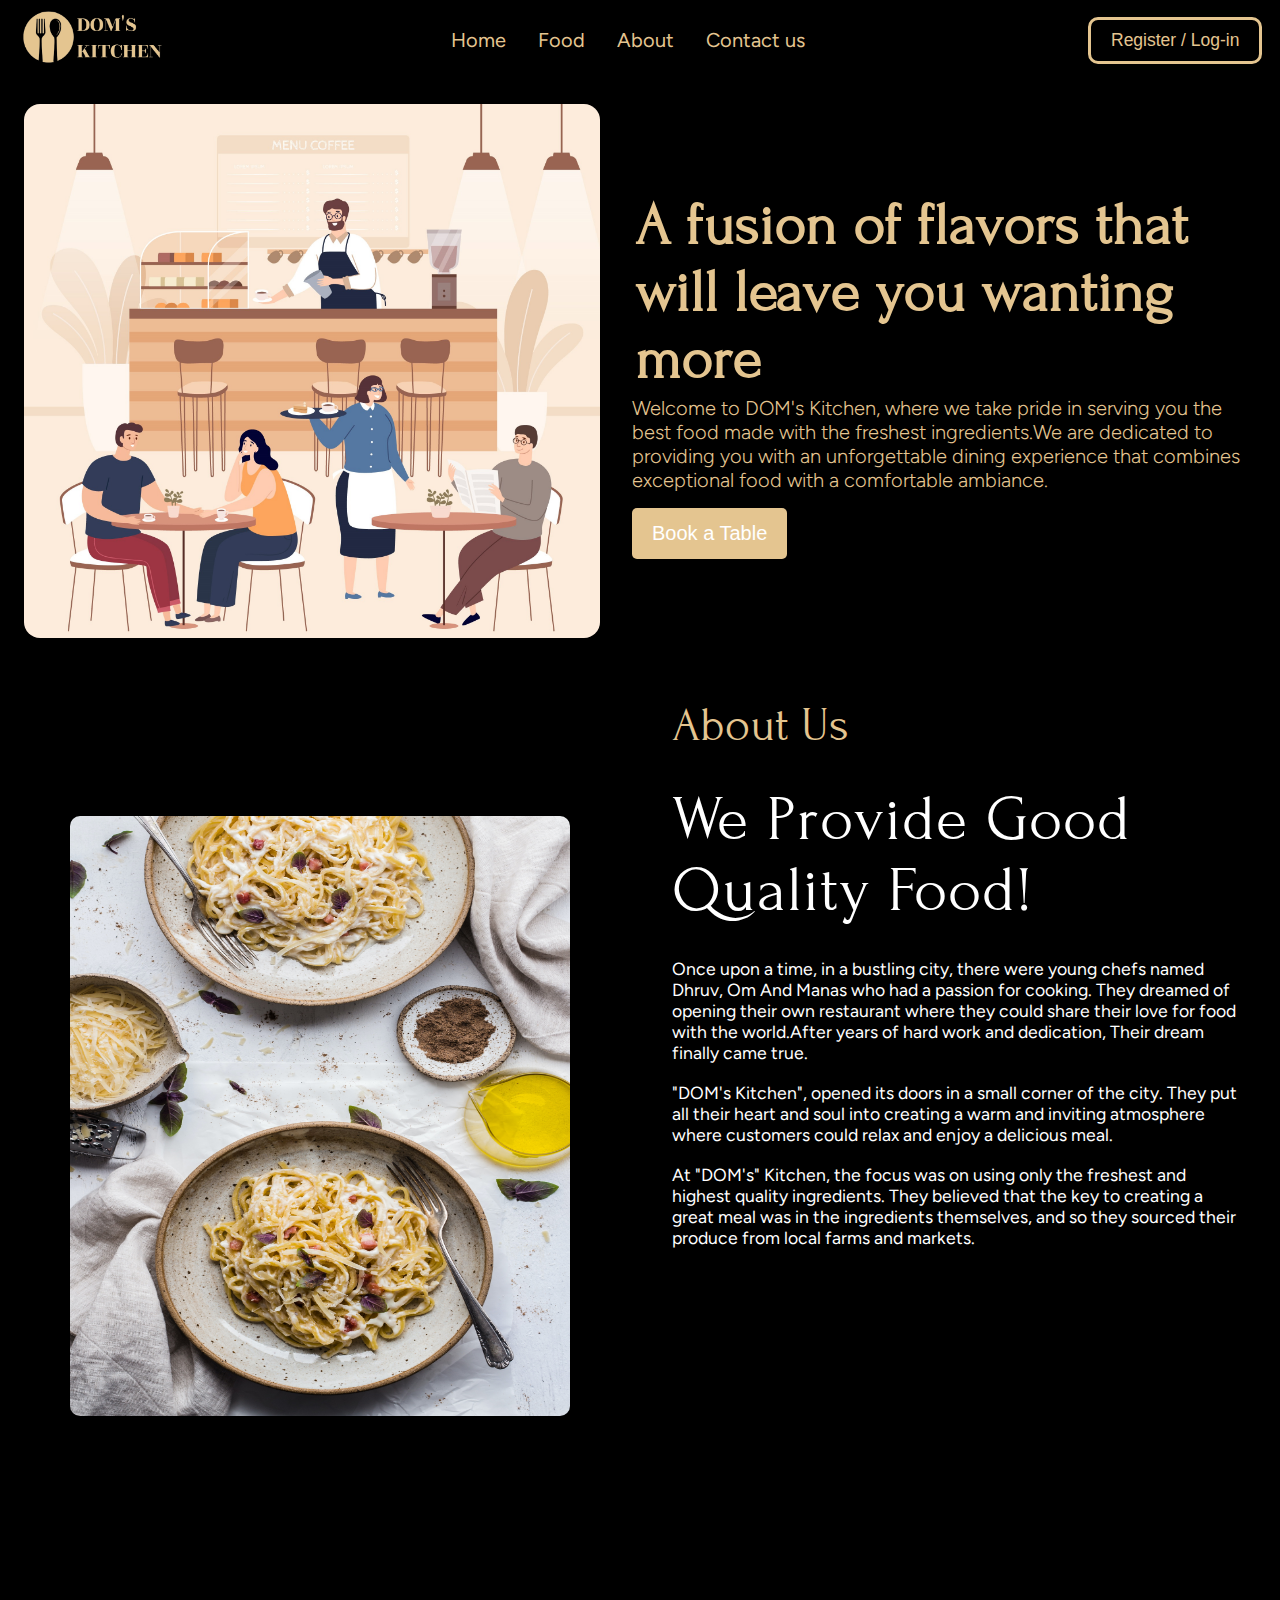
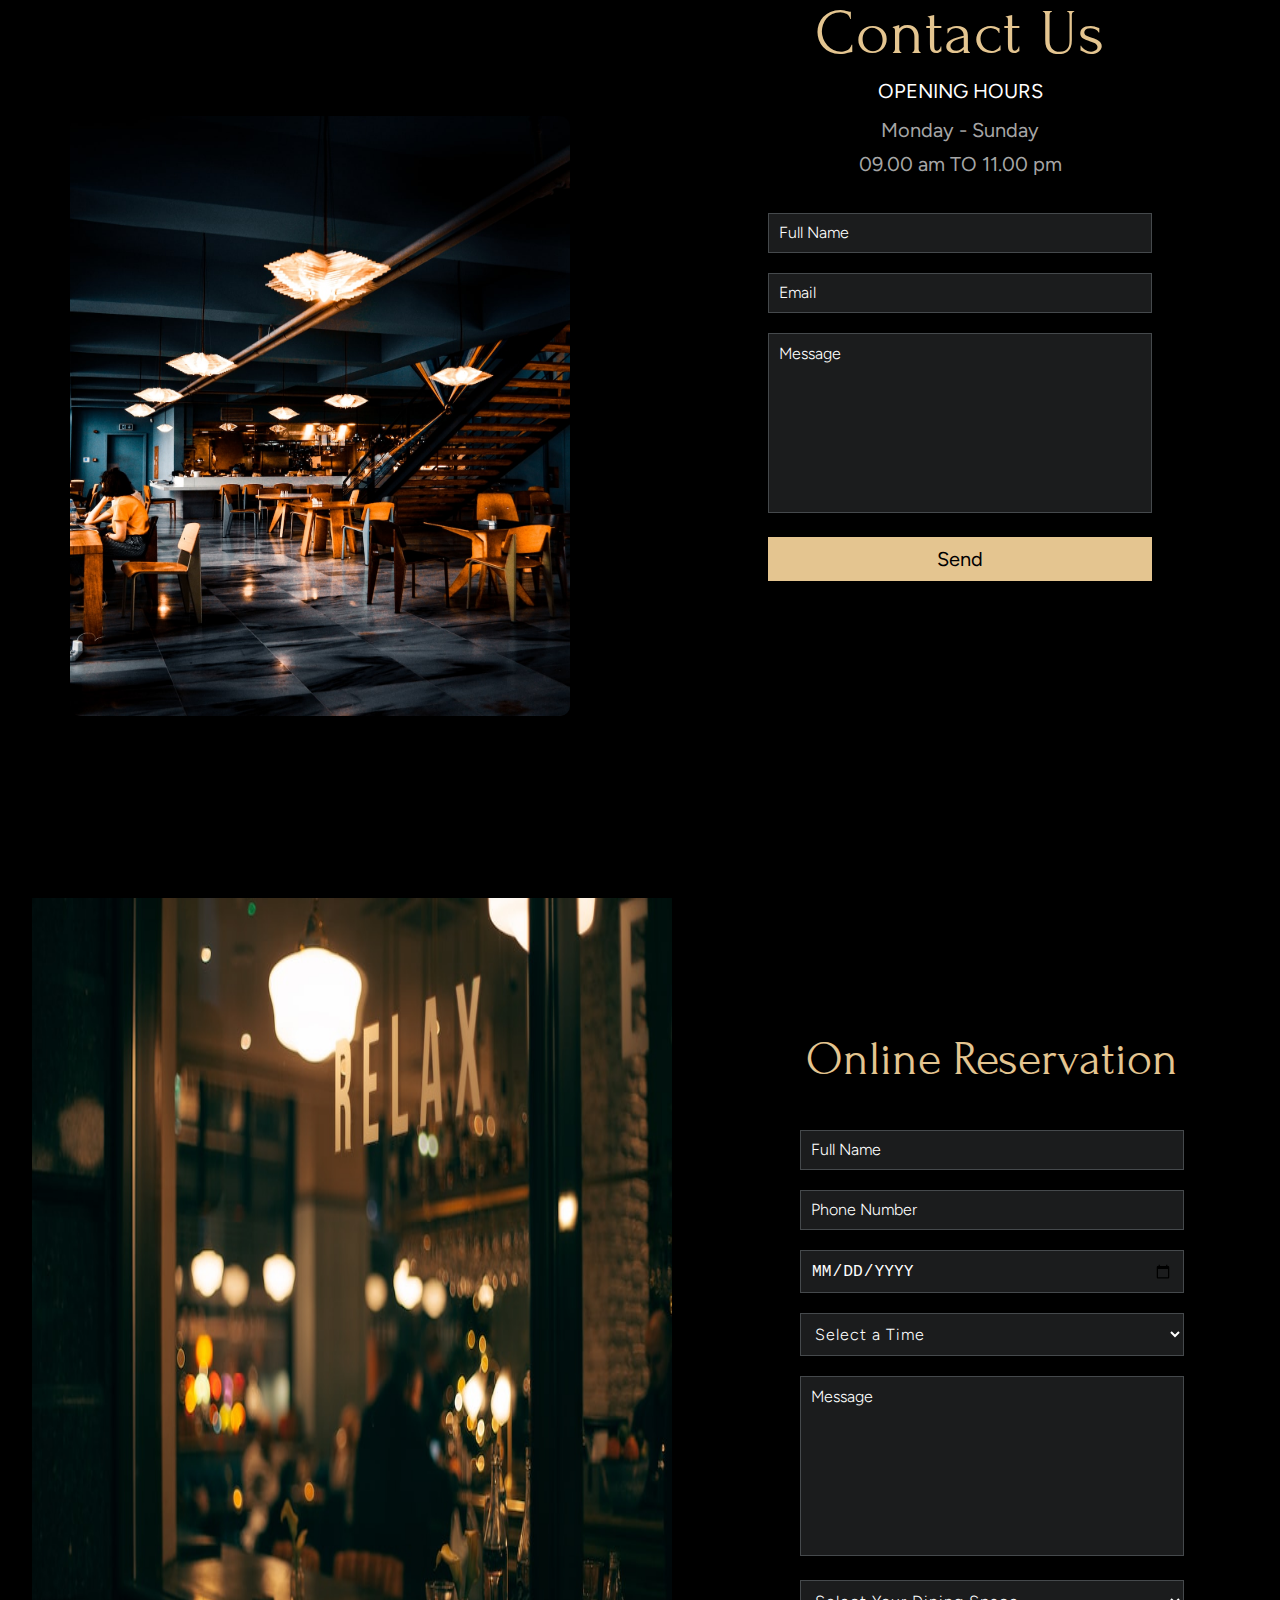
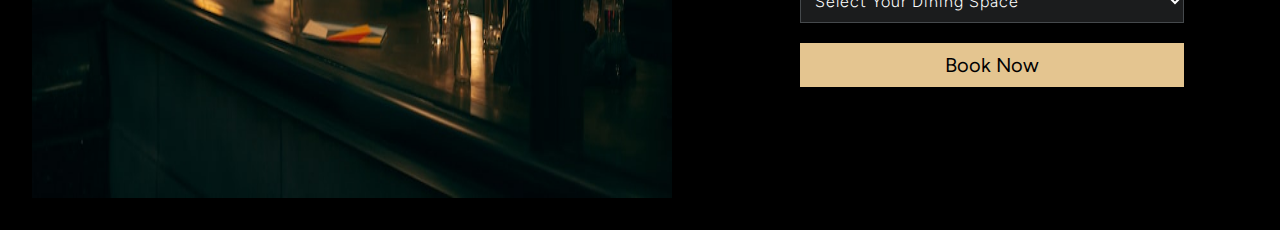
==== commit 3e258682: "responsive done" ====
--- a/index.html
+++ b/index.html
@@ -25,6 +25,7 @@
         <button><a href="SignIn.html">Register / Log-in</a></button>
       </div>
     </nav>
+
     <main>
       <section class="home" id="home">
         <div class="img">
@@ -47,7 +48,7 @@
       <section class="aboutUs" id="aboutUs">
         <div class="aboutImg"><img src="images/food1.jpg" alt="food" /></div>
         <div class="about_details">
-          <span> About Our Restaurant</span>
+          <span> About Us</span>
           <h2>We Provide Good Quality Food!</h2>
           <div>
             <p>
@@ -66,7 +67,7 @@
             </p>
             <br />
             <p>
-              At “DOM's" Kitchen, the focus was on using only the freshest and
+              At "DOM's" Kitchen, the focus was on using only the freshest and
               highest quality ingredients. They believed that the key to
               creating a great meal was in the ingredients themselves, and so
               they sourced their produce from local farms and markets.
--- a/style.css
+++ b/style.css
@@ -16,7 +16,7 @@
 body {
   font-family: "Figtree", sans-serif;
   background-color: black;
-  overflow-x: hidden !important;
+  /* overflow-x: hidden !important; */
 }
 
 nav {
@@ -42,7 +42,7 @@
   text-decoration: none;
   color: var(--light-yellow);
   font-size: 1.25em;
-  padding: 0 0 0 2px;
+  padding: 0 0 2px 0;
 }
 
 .navContent a:hover {
@@ -319,6 +319,7 @@
   display: flex;
   flex-direction: column;
   align-items: center;
+  justify-content: center;
   background: black;
   color: white;
   gap: 1.25em;
@@ -420,13 +421,58 @@
 /*  ----------------------------------MEDIA QUERIES---------------------------------- */
 
 @media (max-width: 320px) {
+  .home {
+    padding: 0.75em 0em !important;
+    gap: 1rem;
+  }
+
+  .input input {
+    padding: 10px;
+    width: 80vw;
+    font-size: 1em;
+  }
+
+  .about_details {
+    gap: 1em;
+  }
+
+  .form-group input {
+    padding: 10px;
+    width: 80vw;
+    font-size: 1em;
+  }
+
+  textarea {
+    width: 80vw;
+    height: 20vh;
+    font-size: 1em;
+  }
+
+  .input select {
+    width: 80vw;
+    font-size: 1em;
+  }
 }
 
 @media (max-width: 375px) {
+  .aboutUs span {
+    font-size: 3em;
+    padding: 0;
+  }
+
+  .about_details p {
+    font-size: 1rem;
+  }
+
+  .about_details h2 {
+    font-size: 2em;
+  }
+
   .booking .title {
     font-size: 2em !important;
     padding: 0.5em 0.5em 0 0.5em;
   }
+
   .content h2 {
     font-size: 3rem;
     font-weight: 600;
@@ -440,160 +486,155 @@
     padding: 0.75em;
   }
 }
-@media (max-width: 425px) {
+
+@media (max-width: 426px) {
   .bookingForm {
     width: 100vw;
   }
 
+  .about_details h2 {
+    font-size: 2em;
+  }
+
   .input input {
     padding: 10px;
-    width: 80vw;
+    width: 80vw !important;
+    font-size: 1em;
+  }
+
+  .form-group input {
+    padding: 10px;
+    width: 80vw !important;
     font-size: 1em;
   }
 
   textarea {
-    width: 80vw;
+    width: 80vw !important;
     height: 20vh;
     font-size: 1em;
   }
 
   .input select {
-    width: 80vw;
-    font-size: 1em;
+    width: 80vw !important;
+    font-size: 1em;
+  }
+
+  .contactTitle {
+    font-size: 3em;
   }
 
   .booking .title {
-    font-size: 2.5em;
-    padding: 0.5em 0.5em 0 0.5em;
-  }
+    font-size: 3em;
+    padding: 0.5em 2em;
+  }
+
   .bookbtn button {
     font-size: 1em;
     padding: 0.5em 0.25em;
-    width: 80vw;
+    width: 80vw !important;
+  }
+
+  .contactBtn {
+    font-size: 1em;
+    padding: 0.5em 0.25em;
+    width: 80vw !important;
   }
 }
 
 @media (max-width: 768px) {
+  .home {
+    padding: 1.5em 0em;
+  }
+
+  .about_details span {
+    font-size: 4em;
+  }
+
+  .bookingForm {
+    padding-top: 2.25em;
+    width: 100vw;
+    justify-content: center;
+  }
+
+  .input input {
+    width: 60vw;
+  }
+
+  .bookbtn button {
+    width: 60vw;
+  }
+
+  .contactBtn {
+    width: 60vw;
+  }
+
+  textarea {
+    width: 60vw;
+  }
+
+  .form-group input {
+    width: 60vw;
+  }
+
+  .input select {
+    width: 60vw;
+  }
+
   nav {
     display: none;
   }
 
+  .about_details {
+    width: 100vw;
+  }
+
+  .contact_details {
+    width: 100vw;
+  }
+
+  .booking {
+    padding: 0;
+  }
+
   .bookingImg {
     display: none;
   }
 
+  .aboutImg {
+    display: none;
+  }
+
+  .contactImg {
+    display: none;
+  }
+
   img {
     display: none;
   }
 }
 
-/* ------------------------ */
-
-/* -------------------------------------------- */
-
-.container2 {
-  display: flex;
-  align-items: center;
-  justify-content: center;
-  margin: 4rem 18rem;
-  padding: 25px 47px;
-  border-radius: 20px;
-  height: 600px;
-  width: 800px;
-}
-
-.container2 img {
-  height: 100%;
-  width: auto;
-  border-radius: 20px;
-}
-
-.about_details2 {
-  margin: 0px 30px;
-}
-
-.about_details2 span {
-  color: navy;
-  font-size: 20px;
-}
-
-.about_details2 h2 {
-  font-family: "Georgia";
-  font-weight: 100;
-  font-size: 26px;
-  letter-spacing: 1px;
-  margin-bottom: 20px;
-}
-
-.about_details2 h3 {
-  font-size: 20px;
-}
-
-.about_details2 p {
-  font-family: "Georgia";
-  color: gray;
-  font-size: 15px;
-}
-
-.contact span {
-  color: navy;
-  font-size: 20px;
-}
-
-/* form {
-  align-items: center;
-  justify-content: center;
-  width: 300px;
-  margin: 50px auto;
-  background-color: transparent;
-  padding: 0px;
-  margin-right: 30px;
-} */
-
-/* .form-group {
-  margin-bottom: 5px;
-} */
-
-label {
-  display: block;
-  font-size: 16px;
-  margin-bottom: 5px;
-  color: black;
-}
-
-/* input[type="text"],
-input[type="password"],
-textarea {
-  width: 100%;
-  padding: 10px;
-  border: none;
-  border-bottom: 2px solid #ddd;
-  font-size: 18px;
-  color: black;
-  transition: border-bottom-color 0.3s;
-}
-
-input[type="text"]:focus,
-input[type="password"]:focus,
-textarea:focus {
-  outline: none;
-  border-bottom-color: navy;
-}
-
-button[type="submit"] {
-  display: block;
-  width: 50%;
-  padding: 10px;
-  background-color: navy;
-  border: none;
-  border-radius: 50px;
-  font-size: 18px;
-  color: #fff;
-  cursor: pointer;
-  left: 50%;
-  transition: background-color 0.3s;
-}
-
-button[type="submit"]:hover {
-  background-color: green;
-} */
+@media (min-width: 1440px) {
+  .input input {
+    width: 30vw;
+  }
+
+  .bookbtn button {
+    width: 30vw;
+  }
+
+  .contactBtn {
+    width: 30vw;
+  }
+
+  textarea {
+    width: 30vw;
+  }
+
+  .form-group input {
+    width: 30vw;
+  }
+
+  .input select {
+    width: 30vw;
+  }
+}
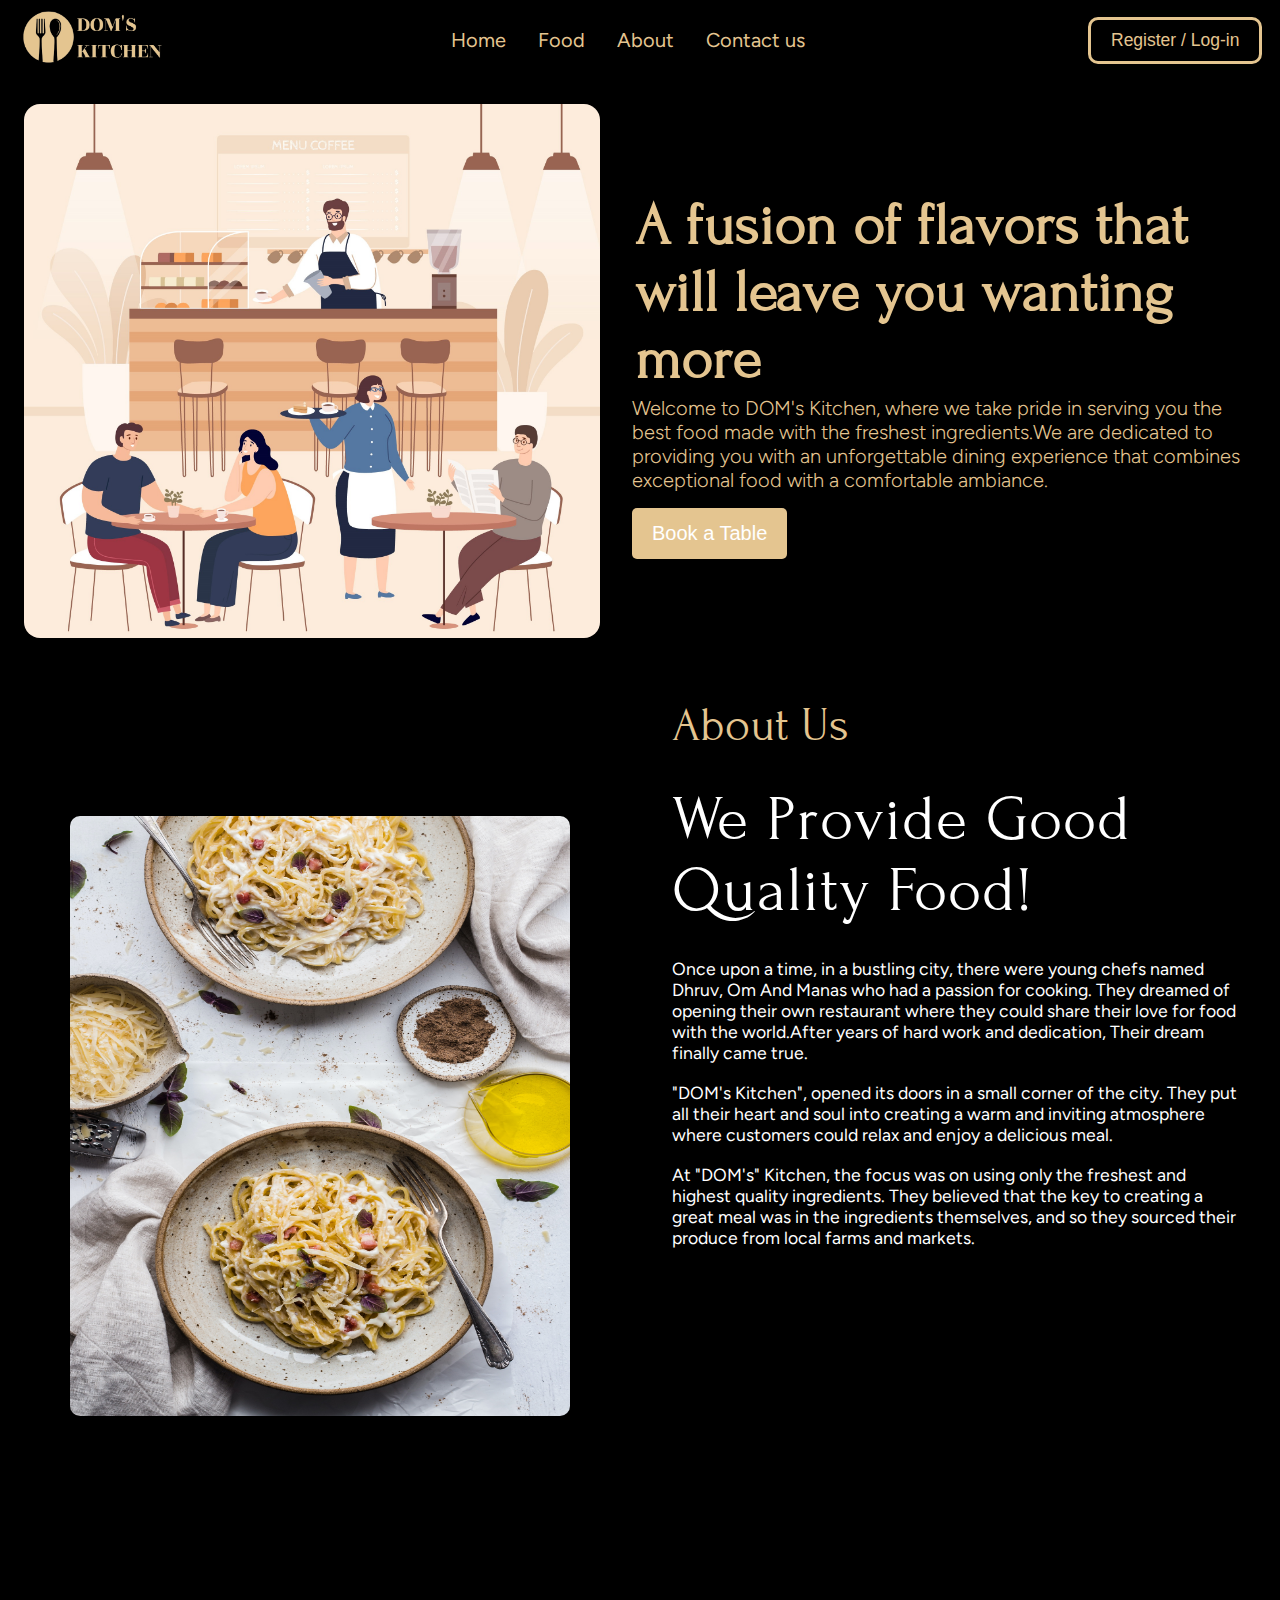
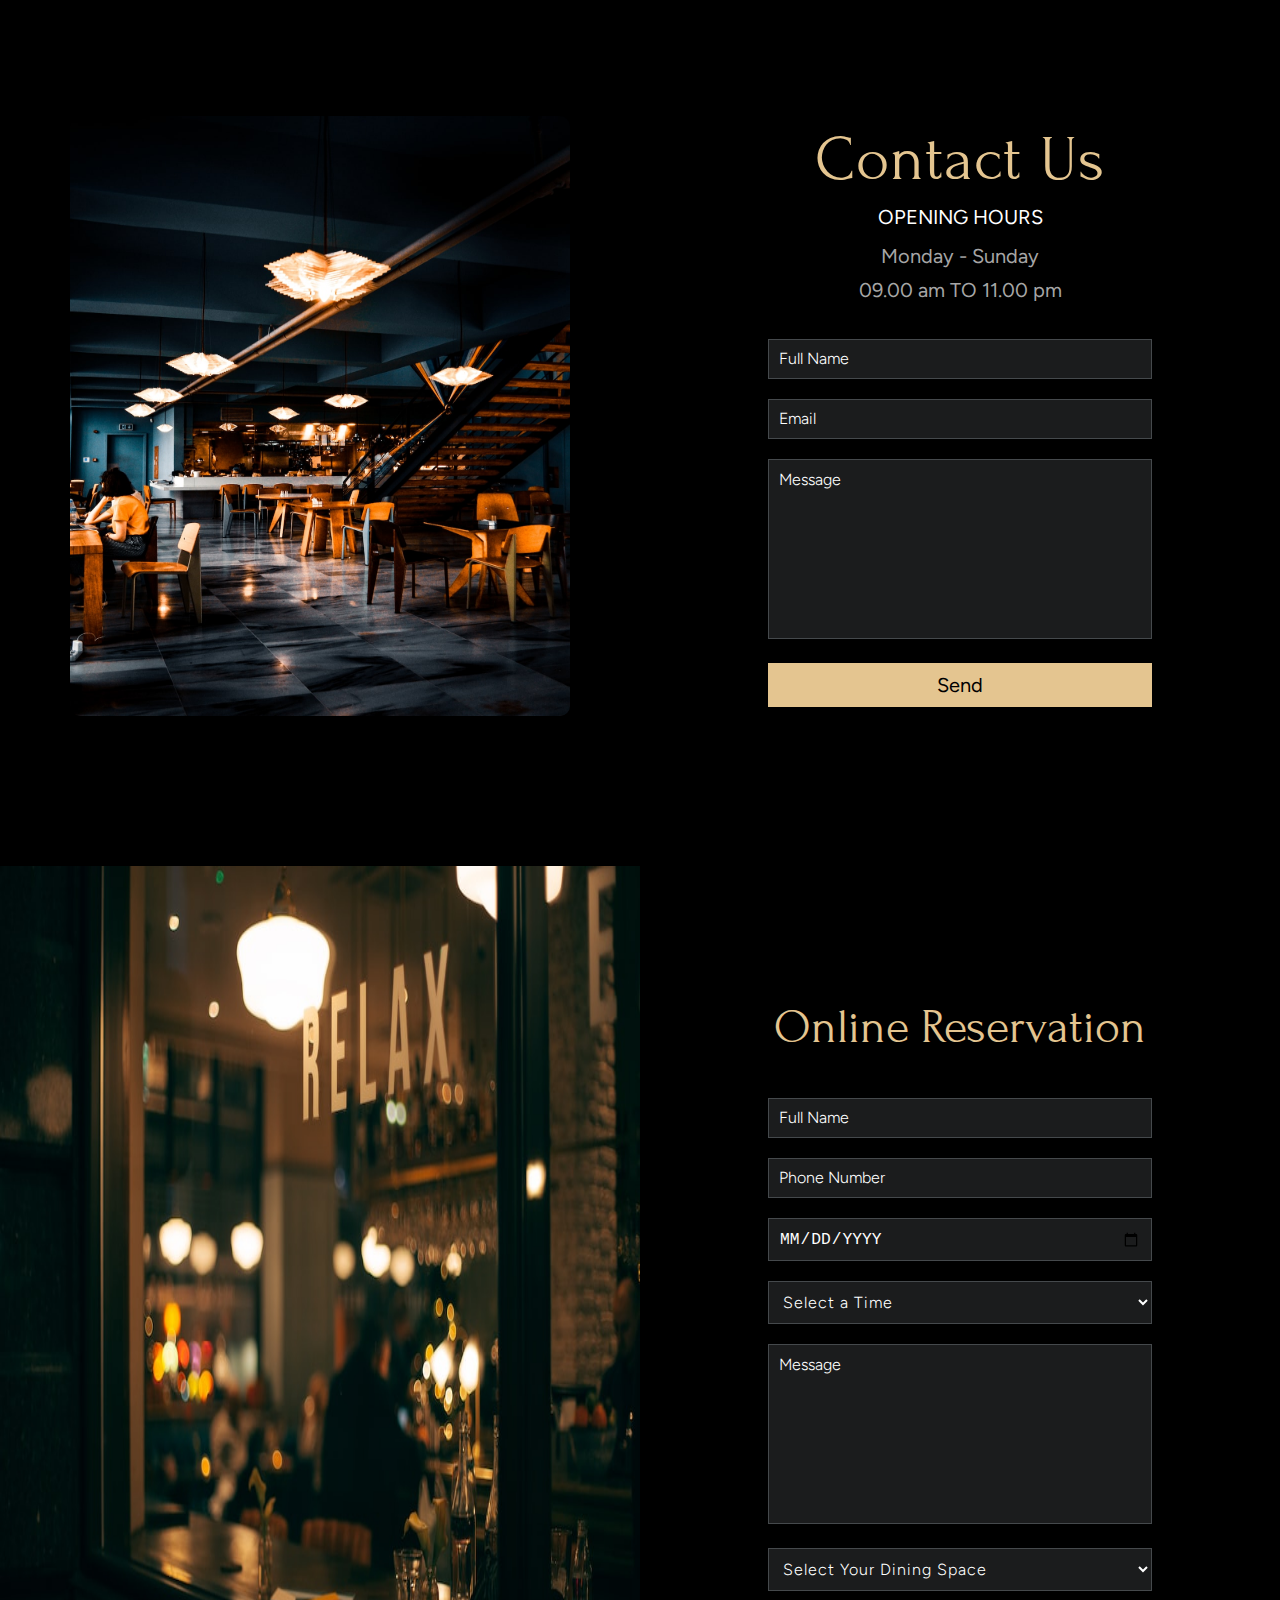
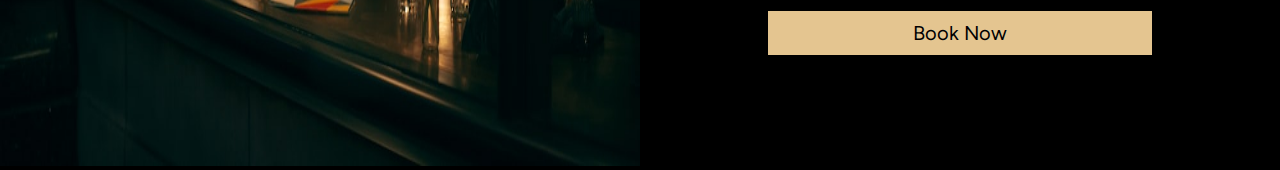
==== commit f4d744fb: "favicon added" ====
--- a/index.html
+++ b/index.html
@@ -4,6 +4,11 @@
     <meta charset="UTF-8" />
     <meta http-equiv="X-UA-Compatible" content="IE=edge" />
     <meta name="viewport" content="width=device-width, initial-scale=1.0" />
+    <link
+      rel="shortcut icon"
+      href="../images/translogo-alt.png"
+      type="image/x-icon"
+    />
     <link rel="stylesheet" href="style.css" />
     <title>DOM's Kitchen</title>
   </head>
@@ -159,7 +164,6 @@
                 <option value="none" selected disabled hidden>
                   Select a Time
                 </option>
-                <option value="08">08 : 00 AM</option>
                 <option value="09">09 : 00 AM</option>
                 <option value="10">10 : 00 AM</option>
                 <option value="11">11 : 00 AM</option>
@@ -174,6 +178,7 @@
                 <option value="20">08 : 00 PM</option>
                 <option value="21">09 : 00 PM</option>
                 <option value="22">10 : 00 PM</option>
+                <option value="23">11 : 00 PM</option>
               </select>
             </div>
 
--- a/style.css
+++ b/style.css
@@ -11,17 +11,17 @@
   margin: 0;
   padding: 0;
   box-sizing: border-box;
+  scroll-behavior: smooth;
 }
 
 body {
   font-family: "Figtree", sans-serif;
   background-color: black;
-  /* overflow-x: hidden !important; */
+  overflow-x: hidden !important;
 }
 
 nav {
   height: 80px;
-
   background-color: black;
   display: flex;
   align-items: center;
@@ -126,6 +126,7 @@
   padding: 0.7em 1em;
   border-radius: 5px;
   background-color: var(--light-yellow);
+  cursor: pointer;
 }
 
 .content button:hover {
@@ -197,15 +198,15 @@
 /*  ----------------------------------CONTACT US---------------------------------- */
 
 .contactUs {
-  height: 100vh;
-  width: 100vw;
+  /* height: 100vh;
+  width: 100vw; */
   display: flex;
   /* flex-direction: row-reverse; */
   align-items: center;
-  justify-content: center;
-  overflow: hidden;
+  justify-content: space-between;
+  /* overflow: hidden; */
   background-color: black;
-  padding: 1em 0;
+  /* padding: 2em; */
 }
 
 .contactImg {
@@ -223,12 +224,13 @@
 }
 
 .contact_details {
+  height: 100vh;
   width: 50vw;
   display: flex;
   flex-direction: column;
   align-items: center;
+  justify-content: center;
   padding: 2em;
-  height: 100vh;
   gap: 2em;
   color: white;
 }
@@ -299,23 +301,23 @@
 .booking {
   display: flex;
   justify-content: space-between;
-  padding: 2em;
+  /* padding: 2em; */
   /* overflow: hidden; */
 }
 
 .bookingImg {
   height: 100vh;
+  width: 49vw;
+}
+
+.bookingImg img {
+  height: 100vh;
   width: 50vw;
 }
 
-.bookingImg img {
+.bookingForm {
   height: 100vh;
   width: 50vw;
-}
-
-.bookingForm {
-  height: 100vh;
-  width: 50vw;
   display: flex;
   flex-direction: column;
   align-items: center;
@@ -323,11 +325,6 @@
   background: black;
   color: white;
   gap: 1.25em;
-}
-
-.bookingForm div {
-  /* border: 2px solid red; */
-  padding: 0 2em;
 }
 
 .booking .title {
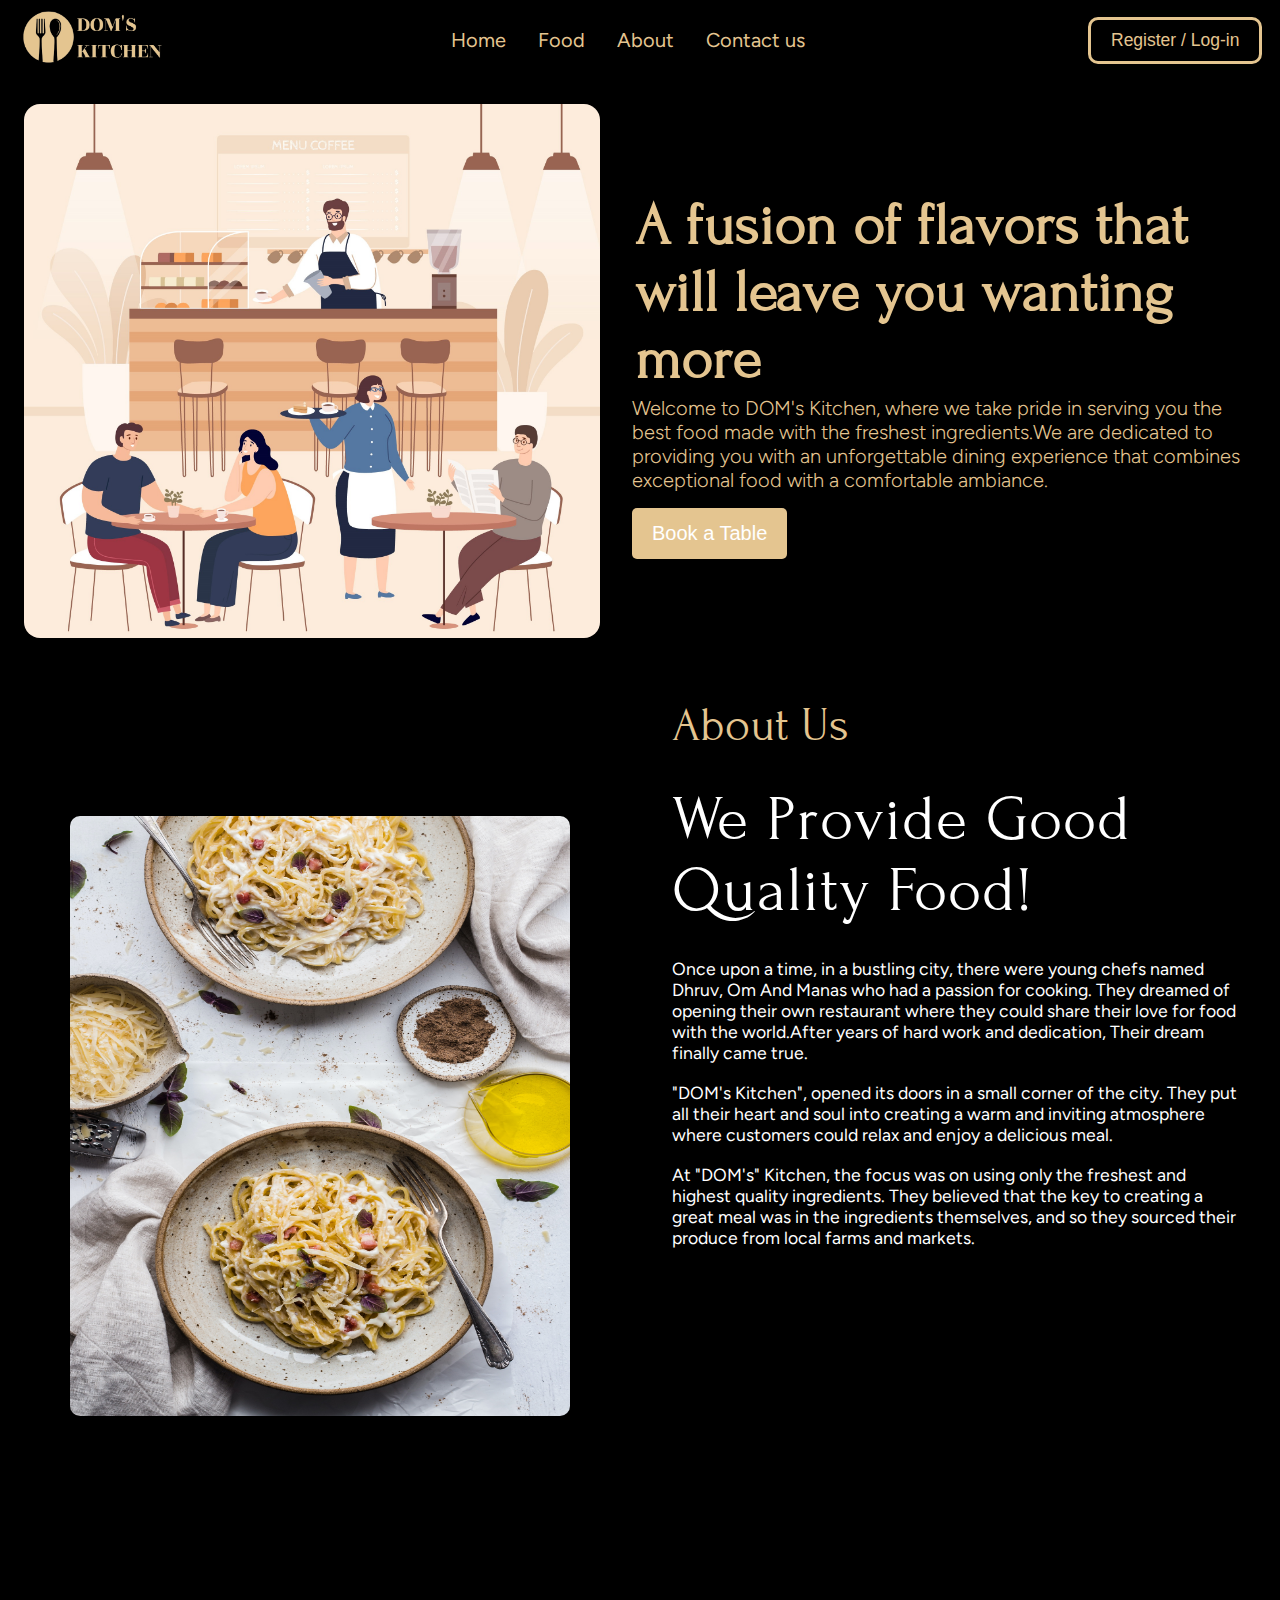
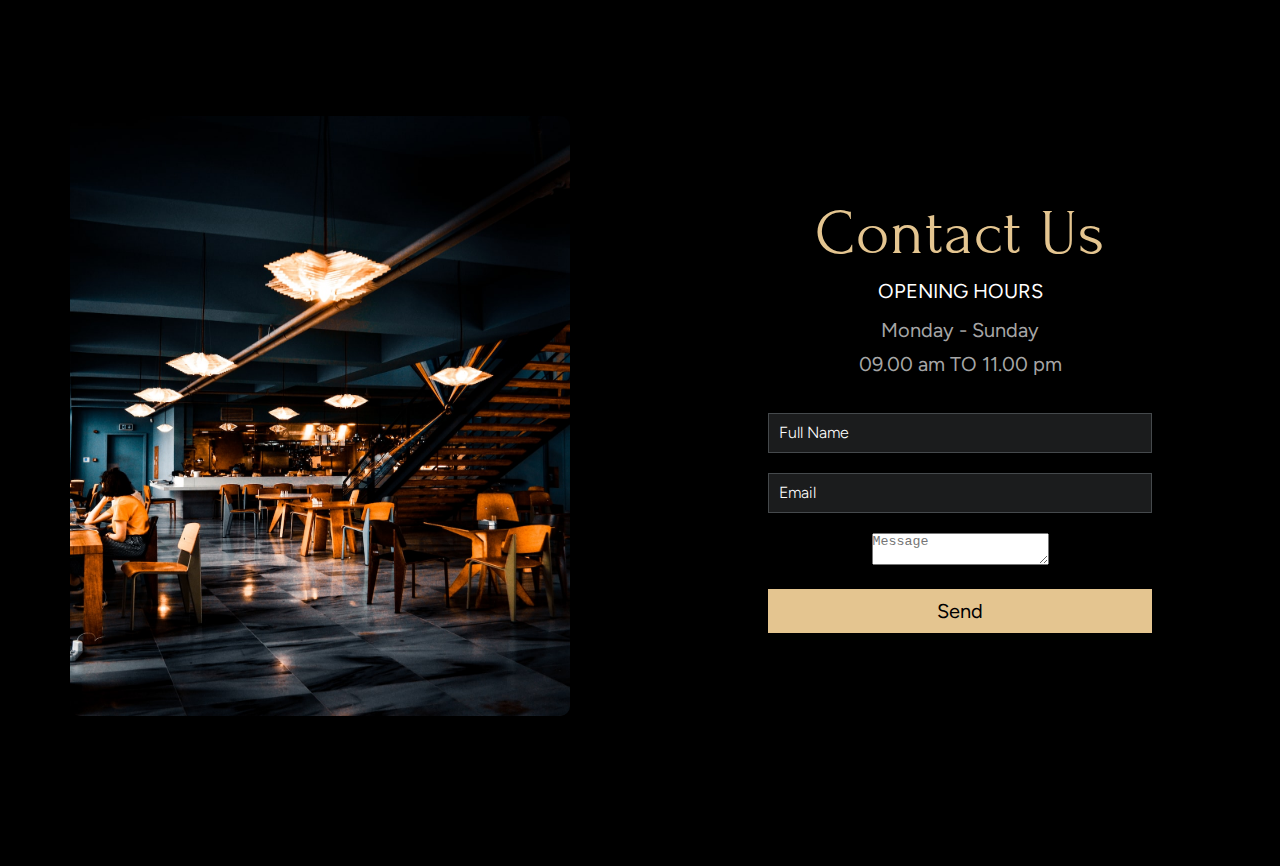
==== commit 7225e9bb: "booking page done" ====
--- a/index.html
+++ b/index.html
@@ -46,7 +46,7 @@
               combines exceptional food with a comfortable ambiance.
             </p>
           </div>
-          <button><a href="#booking"> Book a Table </a></button>
+          <button><a href="booking.html"> Book a Table </a></button>
         </div>
       </section>
 
@@ -122,91 +122,6 @@
           </form>
         </div>
       </section>
-
-      <section class="booking" id="booking">
-        <div class="bookingImg"><img src="images/restaurant.jpg" alt="" /></div>
-        <div class="bookingForm">
-          <form action="" class="bookingForm">
-            <div class="title">Online Reservation</div>
-
-            <div class="name input">
-              <input
-                type="text"
-                name="bookingname"
-                id="bookingname"
-                placeholder="Full Name"
-                required
-              />
-            </div>
-
-            <div class="phone input">
-              <input
-                type="number"
-                name="bookingphone"
-                id="bookingphone"
-                placeholder="Phone Number"
-                required
-              />
-            </div>
-
-            <div class="date input">
-              <input
-                type="date"
-                name="bookingdate"
-                id="bookingdate"
-                placeholder="Date"
-                required
-              />
-            </div>
-
-            <div class="time input">
-              <select name="bookingtime" id="bookingtime" required>
-                <option value="none" selected disabled hidden>
-                  Select a Time
-                </option>
-                <option value="09">09 : 00 AM</option>
-                <option value="10">10 : 00 AM</option>
-                <option value="11">11 : 00 AM</option>
-                <option value="12">12 : 00 PM</option>
-                <option value="13">01 : 00 PM</option>
-                <option value="14">02 : 00 PM</option>
-                <option value="15">03 : 00 PM</option>
-                <option value="16">04 : 00 PM</option>
-                <option value="17">05 : 00 PM</option>
-                <option value="18">06 : 00 PM</option>
-                <option value="19">07 : 00 PM</option>
-                <option value="20">08 : 00 PM</option>
-                <option value="21">09 : 00 PM</option>
-                <option value="22">10 : 00 PM</option>
-                <option value="23">11 : 00 PM</option>
-              </select>
-            </div>
-
-            <div class="message input">
-              <textarea
-                name="bookingmessage"
-                id="bookingmessage"
-                placeholder="Message"
-              ></textarea>
-            </div>
-
-            <div class="people input">
-              <select name="bookingtime" id="bookingtime" required>
-                <option value="none" selected disabled hidden>
-                  Select Your Dining Space
-                </option>
-                <option value="2">2 People</option>
-                <option value="4">4 People</option>
-                <option value="6">6 People</option>
-                <option value="8">8 People</option>
-                <option value="10">10 People</option>
-              </select>
-            </div>
-
-            <div class="bookbtn"><button type="submit">Book Now</button></div>
-          </form>
-        </div>
-      </section>
     </main>
   </body>
 </html>
--- a/style.css
+++ b/style.css
@@ -298,123 +298,6 @@
 
 /* -----------------------BOOKING SECTION ------------------------*/
 
-.booking {
-  display: flex;
-  justify-content: space-between;
-  /* padding: 2em; */
-  /* overflow: hidden; */
-}
-
-.bookingImg {
-  height: 100vh;
-  width: 49vw;
-}
-
-.bookingImg img {
-  height: 100vh;
-  width: 50vw;
-}
-
-.bookingForm {
-  height: 100vh;
-  width: 50vw;
-  display: flex;
-  flex-direction: column;
-  align-items: center;
-  justify-content: center;
-  background: black;
-  color: white;
-  gap: 1.25em;
-}
-
-.booking .title {
-  font-size: 3em;
-  font-family: "Forum", cursive;
-  font-weight: 500;
-  padding: 0.5em;
-  color: var(--light-yellow);
-}
-
-.input input {
-  border: none;
-  outline: none;
-  background-color: #1b1c1d;
-  color: white;
-  border: 1px solid var(--darkGrey);
-  padding: 10px;
-  width: 30vw;
-  font-size: 1em;
-}
-
-input[type="date"] {
-  text-transform: uppercase;
-  font-size: 1.25em;
-  cursor: pointer;
-}
-
-.input input::placeholder {
-  color: white;
-  font-family: "Figtree", sans-serif;
-  font-weight: 100;
-}
-
-.input input:focus {
-  border: 1px solid var(--light-yellow);
-}
-
-textarea {
-  border: none;
-  outline: none;
-  width: 30vw;
-  height: 20vh;
-  background-color: #1b1c1d;
-  color: white;
-  border: 1px solid var(--darkGrey);
-  padding: 10px;
-  font-size: 1em;
-  resize: none;
-}
-
-textarea::placeholder {
-  color: white;
-  font-family: "Figtree", sans-serif;
-  font-weight: 100;
-}
-
-.input select {
-  border: none;
-  outline: none;
-  background-color: #1b1c1d;
-  color: white;
-  border: 1px solid var(--darkGrey);
-  padding: 10px;
-  width: 30vw;
-  font-size: 1em;
-  font-family: "Figtree", sans-serif;
-  font-weight: 100;
-  letter-spacing: 1px;
-  overflow: scroll;
-  cursor: pointer;
-}
-
-.input select option {
-  font-size: 1em;
-  font-family: "Figtree", sans-serif;
-  font-weight: 100;
-  cursor: pointer;
-  overflow: scroll;
-}
-
-.bookbtn button {
-  border: none;
-  font-size: 1.25em;
-  padding: 0.5em;
-  width: 30vw;
-  cursor: pointer;
-  font-family: "Figtree", sans-serif;
-  background-color: var(--light-yellow);
-}
-
 /*  ----------------------------------MEDIA QUERIES---------------------------------- */
 
 @media (max-width: 320px) {
